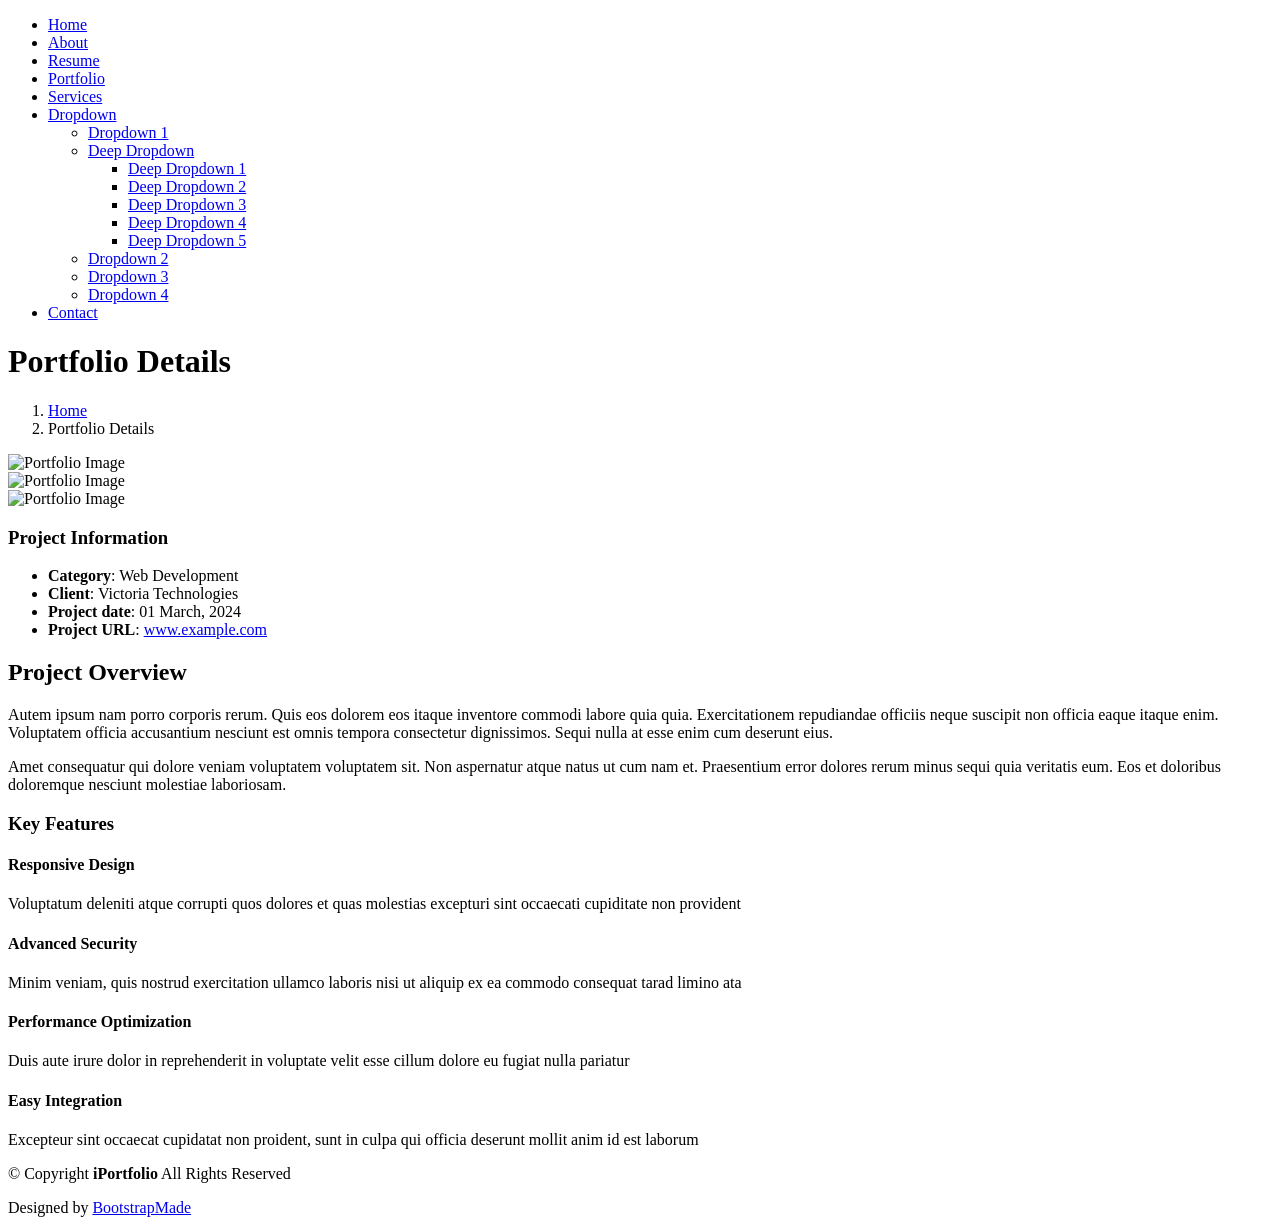
==== portfolio-details.html @ 6f433f29 "Add files via upload" ====
<!DOCTYPE html>
<html lang="en">

<head>
  <meta charset="utf-8">
  <meta content="width=device-width, initial-scale=1.0" name="viewport">
  <title>Portfolio Details - SnapFolio Bootstrap Template</title>
  <meta name="description" content="">
  <meta name="keywords" content="">

  <!-- Favicons -->
  <link href="assets/img/favicon.png" rel="icon">
  <link href="assets/img/apple-touch-icon.png" rel="apple-touch-icon">

  <!-- Fonts -->
  <link href="https://fonts.googleapis.com" rel="preconnect">
  <link href="https://fonts.gstatic.com" rel="preconnect" crossorigin>
  <link href="https://fonts.googleapis.com/css2?family=Roboto:ital,wght@0,100;0,300;0,400;0,500;0,700;0,900;1,100;1,300;1,400;1,500;1,700;1,900&family=Ubuntu:ital,wght@0,300;0,400;0,500;0,700;1,300;1,400;1,500;1,700&family=Nunito:ital,wght@0,200;0,300;0,400;0,500;0,600;0,700;0,800;0,900;1,200;1,300;1,400;1,500;1,600;1,700;1,800;1,900&display=swap" rel="stylesheet">

  <!-- Vendor CSS Files -->
  <link href="assets/vendor/bootstrap/css/bootstrap.min.css" rel="stylesheet">
  <link href="assets/vendor/bootstrap-icons/bootstrap-icons.css" rel="stylesheet">
  <link href="assets/vendor/aos/aos.css" rel="stylesheet">
  <link href="assets/vendor/glightbox/css/glightbox.min.css" rel="stylesheet">
  <link href="assets/vendor/swiper/swiper-bundle.min.css" rel="stylesheet">

  <!-- Main CSS File -->
  <link href="assets/css/main.css" rel="stylesheet">

  <!-- =======================================================
  * Template Name: SnapFolio
  * Template URL: https://bootstrapmade.com/snapfolio-bootstrap-portfolio-template/
  * Updated: Jul 21 2025 with Bootstrap v5.3.7
  * Author: BootstrapMade.com
  * License: https://bootstrapmade.com/license/
  ======================================================== -->
</head>

<body class="portfolio-details-page">

  <header id="header" class="header dark-background d-flex flex-column justify-content-center">
    <i class="header-toggle d-xl-none bi bi-list"></i>

    <div class="header-container d-flex flex-column align-items-start">
      <nav id="navmenu" class="navmenu">
        <ul>
          <li><a href="#hero"><i class="bi bi-house navicon"></i>Home</a></li>
          <li><a href="#about"><i class="bi bi-person navicon"></i> About</a></li>
          <li><a href="#resume"><i class="bi bi-file-earmark-text navicon"></i> Resume</a></li>
          <li><a href="#portfolio"><i class="bi bi-images navicon"></i> Portfolio</a></li>
          <li><a href="#services"><i class="bi bi-hdd-stack navicon"></i> Services</a></li>
          <li class="dropdown"><a href="#"><i class="bi bi-menu-button navicon"></i> <span>Dropdown</span> <i class="bi bi-chevron-down toggle-dropdown"></i></a>
            <ul>
              <li><a href="#">Dropdown 1</a></li>
              <li class="dropdown"><a href="#"><span>Deep Dropdown</span> <i class="bi bi-chevron-down toggle-dropdown"></i></a>
                <ul>
                  <li><a href="#">Deep Dropdown 1</a></li>
                  <li><a href="#">Deep Dropdown 2</a></li>
                  <li><a href="#">Deep Dropdown 3</a></li>
                  <li><a href="#">Deep Dropdown 4</a></li>
                  <li><a href="#">Deep Dropdown 5</a></li>
                </ul>
              </li>
              <li><a href="#">Dropdown 2</a></li>
              <li><a href="#">Dropdown 3</a></li>
              <li><a href="#">Dropdown 4</a></li>
            </ul>
          </li>
          <li><a href="#contact"><i class="bi bi-envelope navicon"></i> Contact</a></li>
        </ul>
      </nav>

      <div class="social-links text-center">
        <a href="#" class="twitter"><i class="bi bi-twitter-x"></i></a>
        <a href="#" class="facebook"><i class="bi bi-facebook"></i></a>
        <a href="#" class="instagram"><i class="bi bi-instagram"></i></a>
        <a href="#" class="google-plus"><i class="bi bi-skype"></i></a>
        <a href="#" class="linkedin"><i class="bi bi-linkedin"></i></a>
      </div>

    </div>

  </header>

  <main class="main">

    <!-- Page Title -->
    <div class="page-title dark-background">
      <div class="container d-lg-flex justify-content-between align-items-center">
        <h1 class="mb-2 mb-lg-0">Portfolio Details</h1>
        <nav class="breadcrumbs">
          <ol>
            <li><a href="index.html">Home</a></li>
            <li class="current">Portfolio Details</li>
          </ol>
        </nav>
      </div>
    </div><!-- End Page Title -->

    <!-- Portfolio Details Section -->
    <section id="portfolio-details" class="portfolio-details section">

      <div class="container" data-aos="fade-up" data-aos-delay="100">

        <div class="row gy-4">

          <div class="col-lg-8">
            <div class="portfolio-details-slider swiper init-swiper">

              <script type="application/json" class="swiper-config">
                {
                  "loop": true,
                  "speed": 600,
                  "autoplay": {
                    "delay": 5000
                  },
                  "slidesPerView": "auto",
                  "pagination": {
                    "el": ".swiper-pagination",
                    "type": "bullets",
                    "clickable": true
                  }
                }
              </script>

              <div class="swiper-wrapper align-items-center">

                <div class="swiper-slide">
                  <img src="assets/img/portfolio/portfolio-1.webp" alt="Portfolio Image" class="img-fluid" loading="lazy">
                </div>

                <div class="swiper-slide">
                  <img src="assets/img/portfolio/portfolio-10.webp" alt="Portfolio Image" class="img-fluid" loading="lazy">
                </div>

                <div class="swiper-slide">
                  <img src="assets/img/portfolio/portfolio-7.webp" alt="Portfolio Image" class="img-fluid" loading="lazy">
                </div>

              </div>
              <div class="swiper-pagination"></div>
            </div>
          </div>

          <div class="col-lg-4">
            <div class="portfolio-info" data-aos="fade-left" data-aos-delay="200">
              <h3>Project Information</h3>
              <ul>
                <li><strong>Category</strong>: Web Development</li>
                <li><strong>Client</strong>: Victoria Technologies</li>
                <li><strong>Project date</strong>: 01 March, 2024</li>
                <li><strong>Project URL</strong>: <a href="#" target="_blank">www.example.com</a></li>
              </ul>
            </div>
          </div>

          <div class="col-lg-12">
            <div class="portfolio-description" data-aos="fade-up" data-aos-delay="300">
              <h2>Project Overview</h2>
              <p>
                Autem ipsum nam porro corporis rerum. Quis eos dolorem eos itaque inventore commodi labore quia quia. Exercitationem repudiandae officiis neque suscipit non officia eaque itaque enim. Voluptatem officia accusantium nesciunt est omnis tempora consectetur dignissimos. Sequi nulla at esse enim cum deserunt eius.
              </p>
              <p>
                Amet consequatur qui dolore veniam voluptatem voluptatem sit. Non aspernatur atque natus ut cum nam et. Praesentium error dolores rerum minus sequi quia veritatis eum. Eos et doloribus doloremque nesciunt molestiae laboriosam.
              </p>

              <div class="features mt-4">
                <h3>Key Features</h3>
                <div class="row gy-3">
                  <div class="col-md-6">
                    <div class="feature-item" data-aos="fade-up" data-aos-delay="400">
                      <i class="bi bi-check-circle-fill"></i>
                      <h4>Responsive Design</h4>
                      <p>Voluptatum deleniti atque corrupti quos dolores et quas molestias excepturi sint occaecati cupiditate non provident</p>
                    </div>
                  </div>

                  <div class="col-md-6">
                    <div class="feature-item" data-aos="fade-up" data-aos-delay="500">
                      <i class="bi bi-shield-check"></i>
                      <h4>Advanced Security</h4>
                      <p>Minim veniam, quis nostrud exercitation ullamco laboris nisi ut aliquip ex ea commodo consequat tarad limino ata</p>
                    </div>
                  </div>

                  <div class="col-md-6">
                    <div class="feature-item" data-aos="fade-up" data-aos-delay="600">
                      <i class="bi bi-graph-up"></i>
                      <h4>Performance Optimization</h4>
                      <p>Duis aute irure dolor in reprehenderit in voluptate velit esse cillum dolore eu fugiat nulla pariatur</p>
                    </div>
                  </div>

                  <div class="col-md-6">
                    <div class="feature-item" data-aos="fade-up" data-aos-delay="700">
                      <i class="bi bi-gear"></i>
                      <h4>Easy Integration</h4>
                      <p>Excepteur sint occaecat cupidatat non proident, sunt in culpa qui officia deserunt mollit anim id est laborum</p>
                    </div>
                  </div>
                </div>
              </div>
            </div>
          </div>

        </div>

      </div>

    </section><!-- /Portfolio Details Section -->

  </main>

  <footer id="footer" class="footer position-relative">

    <div class="container">
      <div class="copyright text-center ">
        <p>© <span>Copyright</span> <strong class="px-1 sitename">iPortfolio</strong> <span>All Rights Reserved</span></p>
      </div>
      <div class="credits">
        <!-- All the links in the footer should remain intact. -->
        <!-- You can delete the links only if you've purchased the pro version. -->
        <!-- Licensing information: https://bootstrapmade.com/license/ -->
        <!-- Purchase the pro version with working PHP/AJAX contact form: [buy-url] -->
        Designed by <a href="https://bootstrapmade.com/">BootstrapMade</a>
      </div>
    </div>

  </footer>

  <!-- Scroll Top -->
  <a href="#" id="scroll-top" class="scroll-top d-flex align-items-center justify-content-center"><i class="bi bi-arrow-up-short"></i></a>

  <!-- Preloader -->
  <div id="preloader"></div>

  <!-- Vendor JS Files -->
  <script src="assets/vendor/bootstrap/js/bootstrap.bundle.min.js"></script>
  <script src="assets/vendor/php-email-form/validate.js"></script>
  <script src="assets/vendor/aos/aos.js"></script>
  <script src="assets/vendor/typed.js/typed.umd.js"></script>
  <script src="assets/vendor/purecounter/purecounter_vanilla.js"></script>
  <script src="assets/vendor/waypoints/noframework.waypoints.js"></script>
  <script src="assets/vendor/isotope-layout/isotope.pkgd.min.js"></script>
  <script src="assets/vendor/imagesloaded/imagesloaded.pkgd.min.js"></script>
  <script src="assets/vendor/glightbox/js/glightbox.min.js"></script>
  <script src="assets/vendor/swiper/swiper-bundle.min.js"></script>

  <!-- Main JS File -->
  <script src="assets/js/main.js"></script>

</body>

</html>
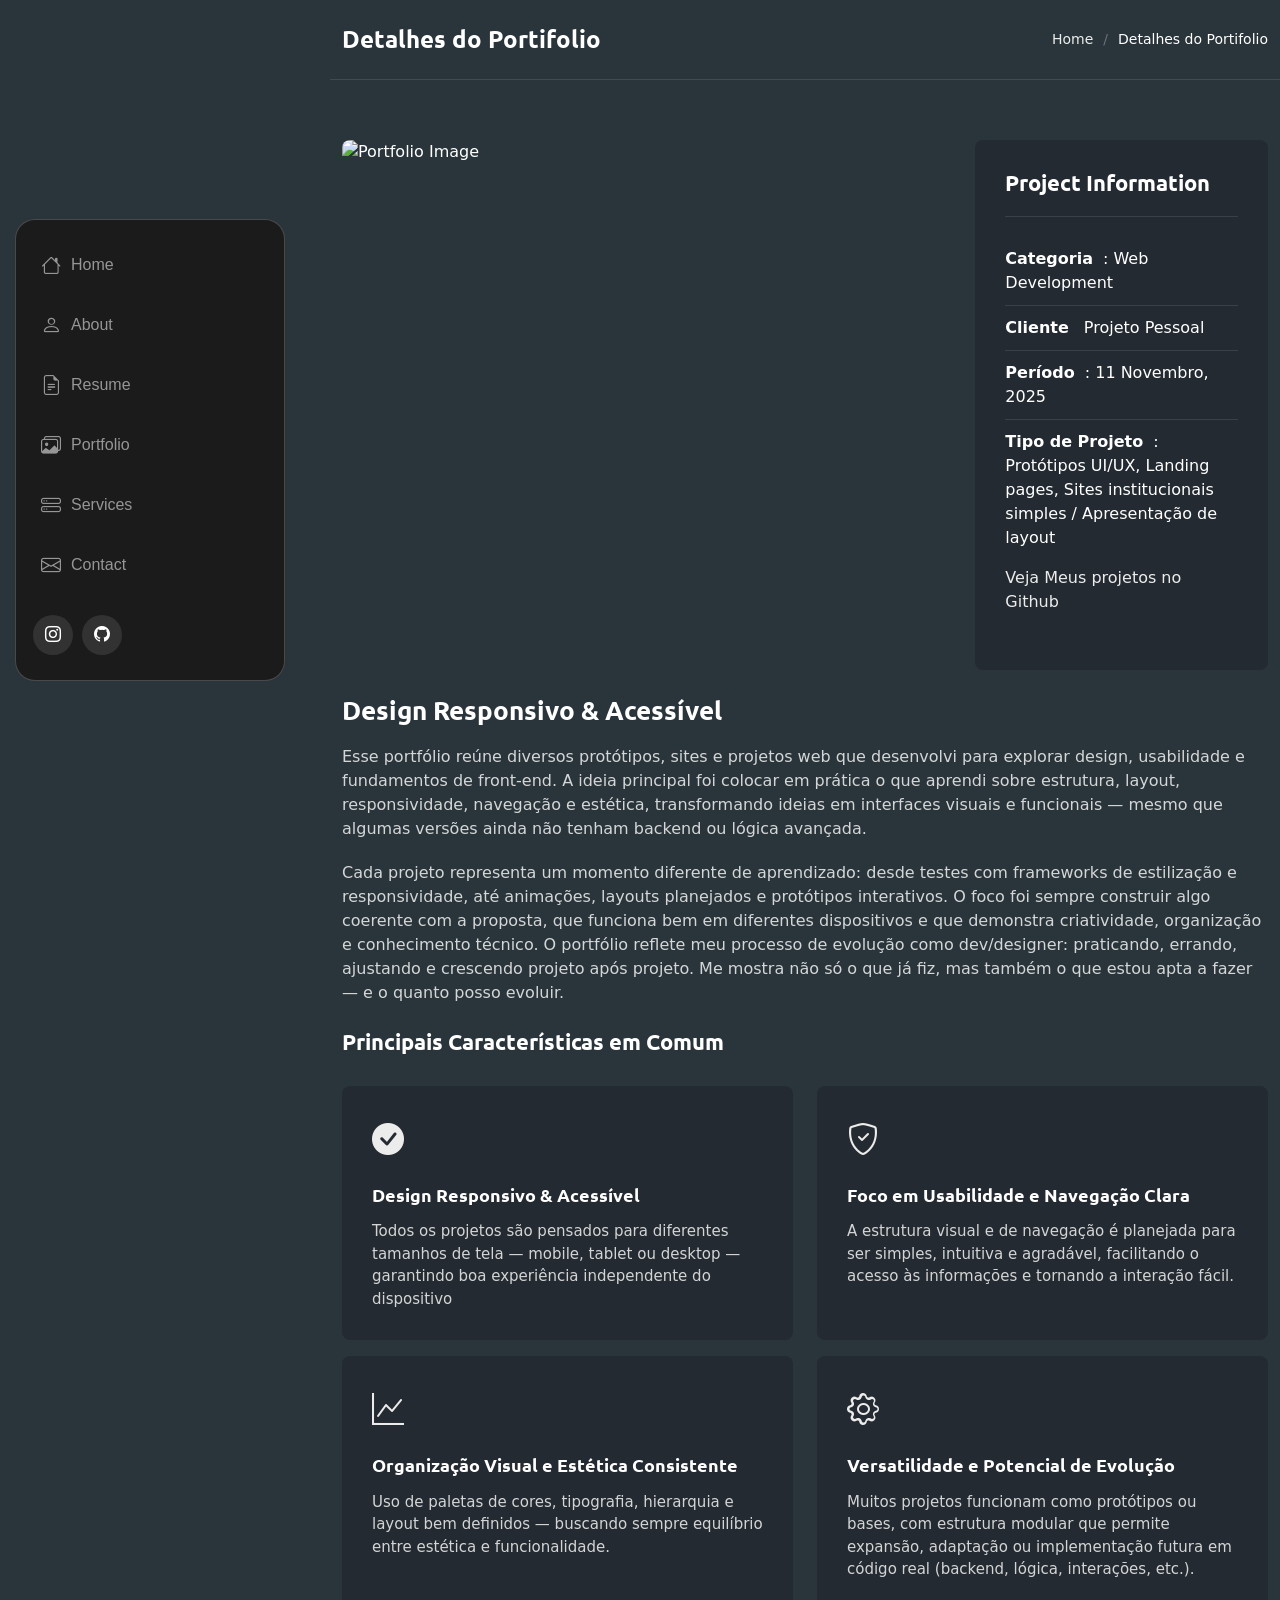
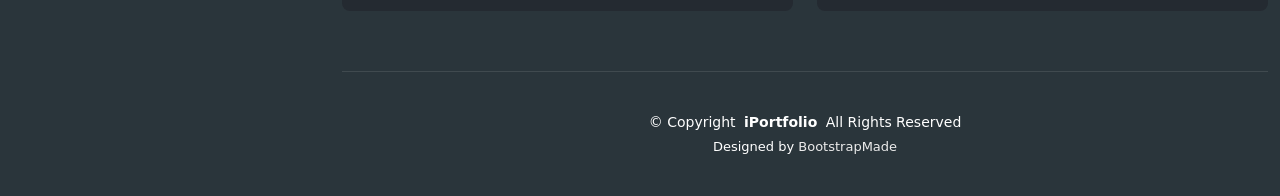
==== commit bb53933e: "Finalizei oq faltava no site Adicionando a descrição dos meus projetos" ====
--- a/portfolio-details.html
+++ b/portfolio-details.html
@@ -15,7 +15,9 @@
   <!-- Fonts -->
   <link href="https://fonts.googleapis.com" rel="preconnect">
   <link href="https://fonts.gstatic.com" rel="preconnect" crossorigin>
-  <link href="https://fonts.googleapis.com/css2?family=Roboto:ital,wght@0,100;0,300;0,400;0,500;0,700;0,900;1,100;1,300;1,400;1,500;1,700;1,900&family=Ubuntu:ital,wght@0,300;0,400;0,500;0,700;1,300;1,400;1,500;1,700&family=Nunito:ital,wght@0,200;0,300;0,400;0,500;0,600;0,700;0,800;0,900;1,200;1,300;1,400;1,500;1,600;1,700;1,800;1,900&display=swap" rel="stylesheet">
+  <link
+    href="https://fonts.googleapis.com/css2?family=Roboto:ital,wght@0,100;0,300;0,400;0,500;0,700;0,900;1,100;1,300;1,400;1,500;1,700;1,900&family=Ubuntu:ital,wght@0,300;0,400;0,500;0,700;1,300;1,400;1,500;1,700&family=Nunito:ital,wght@0,200;0,300;0,400;0,500;0,600;0,700;0,800;0,900;1,200;1,300;1,400;1,500;1,600;1,700;1,800;1,900&display=swap"
+    rel="stylesheet">
 
   <!-- Vendor CSS Files -->
   <link href="assets/vendor/bootstrap/css/bootstrap.min.css" rel="stylesheet">
@@ -49,33 +51,14 @@
           <li><a href="#resume"><i class="bi bi-file-earmark-text navicon"></i> Resume</a></li>
           <li><a href="#portfolio"><i class="bi bi-images navicon"></i> Portfolio</a></li>
           <li><a href="#services"><i class="bi bi-hdd-stack navicon"></i> Services</a></li>
-          <li class="dropdown"><a href="#"><i class="bi bi-menu-button navicon"></i> <span>Dropdown</span> <i class="bi bi-chevron-down toggle-dropdown"></i></a>
-            <ul>
-              <li><a href="#">Dropdown 1</a></li>
-              <li class="dropdown"><a href="#"><span>Deep Dropdown</span> <i class="bi bi-chevron-down toggle-dropdown"></i></a>
-                <ul>
-                  <li><a href="#">Deep Dropdown 1</a></li>
-                  <li><a href="#">Deep Dropdown 2</a></li>
-                  <li><a href="#">Deep Dropdown 3</a></li>
-                  <li><a href="#">Deep Dropdown 4</a></li>
-                  <li><a href="#">Deep Dropdown 5</a></li>
-                </ul>
-              </li>
-              <li><a href="#">Dropdown 2</a></li>
-              <li><a href="#">Dropdown 3</a></li>
-              <li><a href="#">Dropdown 4</a></li>
-            </ul>
           </li>
           <li><a href="#contact"><i class="bi bi-envelope navicon"></i> Contact</a></li>
         </ul>
       </nav>
 
       <div class="social-links text-center">
-        <a href="#" class="twitter"><i class="bi bi-twitter-x"></i></a>
-        <a href="#" class="facebook"><i class="bi bi-facebook"></i></a>
-        <a href="#" class="instagram"><i class="bi bi-instagram"></i></a>
-        <a href="#" class="google-plus"><i class="bi bi-skype"></i></a>
-        <a href="#" class="linkedin"><i class="bi bi-linkedin"></i></a>
+        <a href="https://www.instagram.com/l4ur4_r3is/" class="instagram"><i class="bi bi-instagram"></i></a>
+        <a href="https://github.com/L4ur4r3eiz" class="github"><i class="bi bi-github"></i></a>
       </div>
 
     </div>
@@ -87,11 +70,11 @@
     <!-- Page Title -->
     <div class="page-title dark-background">
       <div class="container d-lg-flex justify-content-between align-items-center">
-        <h1 class="mb-2 mb-lg-0">Portfolio Details</h1>
+        <h1 class="mb-2 mb-lg-0">Detalhes do Portifolio</h1>
         <nav class="breadcrumbs">
           <ol>
             <li><a href="index.html">Home</a></li>
-            <li class="current">Portfolio Details</li>
+            <li class="current">Detalhes do Portifolio</li>
           </ol>
         </nav>
       </div>
@@ -126,15 +109,15 @@
               <div class="swiper-wrapper align-items-center">
 
                 <div class="swiper-slide">
-                  <img src="assets/img/portfolio/portfolio-1.webp" alt="Portfolio Image" class="img-fluid" loading="lazy">
+                  <img src="assets/img/portfolio/ui e ux1.jpg" alt="Portfolio Image" class="img-fluid" loading="lazy">
                 </div>
 
                 <div class="swiper-slide">
-                  <img src="assets/img/portfolio/portfolio-10.webp" alt="Portfolio Image" class="img-fluid" loading="lazy">
+                  <img src="assets/img/portfolio/spa.jpg" alt="Portfolio Image" class="img-fluid" loading="lazy">
                 </div>
 
                 <div class="swiper-slide">
-                  <img src="assets/img/portfolio/portfolio-7.webp" alt="Portfolio Image" class="img-fluid" loading="lazy">
+                  <img src="assets/img/portfolio/layout.jpg" alt="Portfolio Image" class="img-fluid" loading="lazy">
                 </div>
 
               </div>
@@ -146,56 +129,59 @@
             <div class="portfolio-info" data-aos="fade-left" data-aos-delay="200">
               <h3>Project Information</h3>
               <ul>
-                <li><strong>Category</strong>: Web Development</li>
-                <li><strong>Client</strong>: Victoria Technologies</li>
-                <li><strong>Project date</strong>: 01 March, 2024</li>
-                <li><strong>Project URL</strong>: <a href="#" target="_blank">www.example.com</a></li>
+                <li><strong>Categoria</strong>: Web Development</li>
+                <li><strong>Cliente</strong> Projeto Pessoal</li>
+                <li><strong>Período</strong>: 11 Novembro, 2025</li>
+                <li><strong>Tipo de Projeto</strong>: <p>Protótipos UI/UX, Landing pages, Sites institucionais simples / Apresentação de layout</p> <a href="https://github.com/L4ur4r3eiz"
+                    target="_blank">Veja Meus projetos no Github</a>
+                </li>
               </ul>
             </div>
           </div>
 
           <div class="col-lg-12">
             <div class="portfolio-description" data-aos="fade-up" data-aos-delay="300">
-              <h2>Project Overview</h2>
+              <h2>Design Responsivo & Acessível</h2>
               <p>
-                Autem ipsum nam porro corporis rerum. Quis eos dolorem eos itaque inventore commodi labore quia quia. Exercitationem repudiandae officiis neque suscipit non officia eaque itaque enim. Voluptatem officia accusantium nesciunt est omnis tempora consectetur dignissimos. Sequi nulla at esse enim cum deserunt eius.
+                Esse portfólio reúne diversos protótipos, sites e projetos web que desenvolvi para explorar design, usabilidade e fundamentos de front-end. A ideia principal foi colocar em prática o que aprendi sobre estrutura, layout, responsividade, navegação e estética, transformando ideias em interfaces visuais e funcionais — mesmo que algumas versões ainda não tenham backend ou lógica avançada.
               </p>
               <p>
-                Amet consequatur qui dolore veniam voluptatem voluptatem sit. Non aspernatur atque natus ut cum nam et. Praesentium error dolores rerum minus sequi quia veritatis eum. Eos et doloribus doloremque nesciunt molestiae laboriosam.
-              </p>
+                Cada projeto representa um momento diferente de aprendizado: desde testes com frameworks de estilização e responsividade, até animações, layouts planejados e protótipos interativos. O foco foi sempre construir algo coerente com a proposta, que funciona bem em diferentes dispositivos e que demonstra criatividade, organização e conhecimento técnico.
+
+O portfólio reflete meu processo de evolução como dev/designer: praticando, errando, ajustando e crescendo projeto após projeto. Me mostra não só o que já fiz, mas também o que estou apta a fazer — e o quanto posso evoluir. </p>
 
               <div class="features mt-4">
-                <h3>Key Features</h3>
+                <h3>Principais Características em Comum</h3>
                 <div class="row gy-3">
                   <div class="col-md-6">
                     <div class="feature-item" data-aos="fade-up" data-aos-delay="400">
                       <i class="bi bi-check-circle-fill"></i>
-                      <h4>Responsive Design</h4>
-                      <p>Voluptatum deleniti atque corrupti quos dolores et quas molestias excepturi sint occaecati cupiditate non provident</p>
+                      <h4>Design Responsivo & Acessível</h4>
+                      <p>Todos os projetos são pensados para diferentes tamanhos de tela — mobile, tablet ou desktop — garantindo boa experiência independente do dispositivo</p>
                     </div>
                   </div>
 
                   <div class="col-md-6">
                     <div class="feature-item" data-aos="fade-up" data-aos-delay="500">
                       <i class="bi bi-shield-check"></i>
-                      <h4>Advanced Security</h4>
-                      <p>Minim veniam, quis nostrud exercitation ullamco laboris nisi ut aliquip ex ea commodo consequat tarad limino ata</p>
+                      <h4>Foco em Usabilidade e Navegação Clara</h4>
+                      <p>A estrutura visual e de navegação é planejada para ser simples, intuitiva e agradável, facilitando o acesso às informações e tornando a interação fácil.</p>
                     </div>
                   </div>
 
                   <div class="col-md-6">
                     <div class="feature-item" data-aos="fade-up" data-aos-delay="600">
                       <i class="bi bi-graph-up"></i>
-                      <h4>Performance Optimization</h4>
-                      <p>Duis aute irure dolor in reprehenderit in voluptate velit esse cillum dolore eu fugiat nulla pariatur</p>
+                      <h4>Organização Visual e Estética Consistente</h4>
+                      <p>Uso de paletas de cores, tipografia, hierarquia e layout bem definidos — buscando sempre equilíbrio entre estética e funcionalidade.</p>
                     </div>
                   </div>
 
                   <div class="col-md-6">
                     <div class="feature-item" data-aos="fade-up" data-aos-delay="700">
                       <i class="bi bi-gear"></i>
-                      <h4>Easy Integration</h4>
-                      <p>Excepteur sint occaecat cupidatat non proident, sunt in culpa qui officia deserunt mollit anim id est laborum</p>
+                      <h4>Versatilidade e Potencial de Evolução</h4>
+                      <p>Muitos projetos funcionam como protótipos ou bases, com estrutura modular que permite expansão, adaptação ou implementação futura em código real (backend, lógica, interações, etc.).</p>
                     </div>
                   </div>
                 </div>
@@ -215,7 +201,8 @@
 
     <div class="container">
       <div class="copyright text-center ">
-        <p>© <span>Copyright</span> <strong class="px-1 sitename">iPortfolio</strong> <span>All Rights Reserved</span></p>
+        <p>© <span>Copyright</span> <strong class="px-1 sitename">iPortfolio</strong> <span>All Rights Reserved</span>
+        </p>
       </div>
       <div class="credits">
         <!-- All the links in the footer should remain intact. -->
@@ -229,7 +216,8 @@
   </footer>
 
   <!-- Scroll Top -->
-  <a href="#" id="scroll-top" class="scroll-top d-flex align-items-center justify-content-center"><i class="bi bi-arrow-up-short"></i></a>
+  <a href="#" id="scroll-top" class="scroll-top d-flex align-items-center justify-content-center"><i
+      class="bi bi-arrow-up-short"></i></a>
 
   <!-- Preloader -->
   <div id="preloader"></div>
@@ -251,4 +239,6 @@
 
 </body>
 
-</html>+</html>
+
+
--- a/assets/css/main.css
+++ b/assets/css/main.css
@@ -0,0 +1,2546 @@
+/**
+* Template Name: SnapFolio
+* Template URL: https://bootstrapmade.com/snapfolio-bootstrap-portfolio-template/
+* Updated: Jul 21 2025 with Bootstrap v5.3.7
+* Author: BootstrapMade.com
+* License: https://bootstrapmade.com/license/
+*/
+
+/*--------------------------------------------------------------
+# Font & Color Variables
+# Help: https://bootstrapmade.com/color-system/
+--------------------------------------------------------------*/
+/* Fonts */
+:root {
+  --default-font: "Roboto",  system-ui, -apple-system, "Segoe UI", Roboto, "Helvetica Neue", Arial, "Noto Sans", "Liberation Sans", sans-serif, "Apple Color Emoji", "Segoe UI Emoji", "Segoe UI Symbol", "Noto Color Emoji";
+  --heading-font: "Ubuntu",  sans-serif;
+  --nav-font: "Nunito",  sans-serif;
+}
+
+/* Global Colors - The following color variables are used throughout the website. Updating them here will change the color scheme of the entire website */
+:root { 
+  --background-color: #2a353b; /* Background color for the entire website, including individual sections */
+  --default-color: #ffffff; /* Default color used for the majority of the text content across the entire website */
+  --heading-color: #ffffff; /* Color for headings, subheadings and title throughout the website */
+  --accent-color: #ececec; /* Accent color that represents your brand on the website. It's used for buttons, links, and other elements that need to stand out */
+  --surface-color: #242a31; /* The surface color is used as a background of boxed elements within sections, such as cards, icon boxes, or other elements that require a visual separation from the global background. */
+  --contrast-color: #061531; /* Contrast color for text, ensuring readability against backgrounds of accent, heading, or default colors. */
+}
+
+/* Nav Menu Colors - The following color variables are used specifically for the navigation menu. They are separate from the global colors to allow for more customization options */
+:root {
+  --nav-color: rgba(236, 236, 236, 0.59);  /* The default color of the main navmenu links */
+  --nav-hover-color: #ffffff; /* Applied to main navmenu links when they are hovered over or active */
+  --nav-mobile-background-color: #393939; /* Used as the background color for mobile navigation menu */
+  --nav-dropdown-background-color: #393939; /* Used as the background color for dropdown items that appear when hovering over primary navigation items */
+  --nav-dropdown-color: #ffffff; /* Used for navigation links of the dropdown items in the navigation menu. */
+  --nav-dropdown-hover-color: #ececec; /* Similar to --nav-hover-color, this color is applied to dropdown navigation links when they are hovered over. */
+}
+
+/* Color Presets - These classes override global colors when applied to any section or element, providing reuse of the sam color scheme. */
+
+.light-background {
+  --background-color: #2c2c2c;
+  --surface-color: #323232;
+}
+
+.dark-background {
+  --background-color: #040b14;
+  --default-color: #ffffff;
+  --heading-color: #ffffff;
+  --surface-color: #151f2b;
+  --contrast-color: #ffffff;
+}
+
+/* Smooth scroll */
+:root {
+  scroll-behavior: smooth;
+}
+
+/*--------------------------------------------------------------
+# General Styling & Shared Classes
+--------------------------------------------------------------*/
+body {
+  color: var(--default-color);
+  background-color: var(--background-color);
+  font-family: var(--default-font);
+}
+
+a {
+  color: var(--accent-color);
+  text-decoration: none;
+  transition: 0.3s;
+}
+
+a:hover {
+  color: color-mix(in srgb, var(--accent-color), transparent 25%);
+  text-decoration: none;
+}
+
+h1,
+h2,
+h3,
+h4,
+h5,
+h6 {
+  color: var(--heading-color);
+  font-family: var(--heading-font);
+}
+
+/* PHP Email Form Messages
+------------------------------*/
+.php-email-form .error-message {
+  display: none;
+  background: #df1529;
+  color: #ffffff;
+  text-align: left;
+  padding: 15px;
+  margin-bottom: 24px;
+  font-weight: 600;
+}
+
+.php-email-form .sent-message {
+  display: none;
+  color: #ffffff;
+  background: #059652;
+  text-align: center;
+  padding: 15px;
+  margin-bottom: 24px;
+  font-weight: 600;
+}
+
+.php-email-form .loading {
+  display: none;
+  background: var(--surface-color);
+  text-align: center;
+  padding: 15px;
+  margin-bottom: 24px;
+}
+
+.php-email-form .loading:before {
+  content: "";
+  display: inline-block;
+  border-radius: 50%;
+  width: 24px;
+  height: 24px;
+  margin: 0 10px -6px 0;
+  border: 3px solid var(--accent-color);
+  border-top-color: var(--surface-color);
+  animation: php-email-form-loading 1s linear infinite;
+}
+
+@keyframes php-email-form-loading {
+  0% {
+    transform: rotate(0deg);
+  }
+
+  100% {
+    transform: rotate(360deg);
+  }
+}
+
+/*--------------------------------------------------------------
+# Global Header
+--------------------------------------------------------------*/
+.header {
+  --background-color: #1b1b1b;
+  --contrast-color: #444444;
+  color: var(--default-color);
+  position: fixed;
+  top: 0;
+  left: 0;
+  bottom: 0;
+  padding: 0 15px;
+  width: 300px;
+  transition: all ease-in-out 0.3s;
+  overflow-y: auto;
+  z-index: 997;
+}
+
+.header .header-container {
+  border-radius: 20px;
+  padding: 15px;
+  background-color: var(--background-color);
+  border: 1px solid color-mix(in srgb, var(--default-color), transparent 80%);
+}
+
+.header .social-links {
+  margin: 0 0 10px 0;
+}
+
+.header .social-links a {
+  font-size: 16px;
+  display: inline-flex;
+  align-items: center;
+  justify-content: center;
+  background: color-mix(in srgb, var(--default-color), transparent 90%);
+  color: var(--default-color);
+  margin: 0 2px;
+  border-radius: 50%;
+  text-align: center;
+  width: 40px;
+  height: 40px;
+  transition: 0.3s;
+}
+
+.header .social-links a:hover {
+  color: var(--contrast-color);
+  background: var(--accent-color);
+}
+
+@media (min-width: 1200px) {
+
+  .header~main,
+  .header~#footer {
+    margin-left: 330px;
+  }
+}
+
+@media (max-width: 1199px) {
+  .header {
+    left: -100%;
+  }
+}
+
+.header.header-show {
+  left: 0;
+}
+
+.header .header-toggle {
+  color: var(--contrast-color);
+  background-color: var(--accent-color);
+  font-size: 22px;
+  display: flex;
+  align-items: center;
+  justify-content: center;
+  width: 40px;
+  height: 40px;
+  border-radius: 50%;
+  cursor: pointer;
+  position: fixed;
+  top: 15px;
+  right: 15px;
+  z-index: 9999;
+  transition: background-color 0.3s;
+}
+
+.header .header-toggle:hover {
+  color: var(--contrast-color);
+  background-color: color-mix(in srgb, var(--accent-color) 90%, white 15%);
+}
+
+/*--------------------------------------------------------------
+# Navigation Menu
+--------------------------------------------------------------*/
+.mobile-nav-toggle {
+  display: none;
+}
+
+.navmenu {
+  padding: 0;
+  z-index: 9997;
+  width: 100%;
+}
+
+.navmenu ul {
+  list-style: none;
+  padding: 0 0 20px 0;
+  margin: 0;
+}
+
+.navmenu a,
+.navmenu a:focus {
+  color: var(--nav-color);
+  padding: 15px 10px;
+  font-family: var(--nav-font);
+  font-size: 16px;
+  font-weight: 400;
+  display: flex;
+  align-items: center;
+  white-space: nowrap;
+  transition: 0.3s;
+  width: 100%;
+}
+
+.navmenu a .navicon,
+.navmenu a:focus .navicon {
+  font-size: 20px;
+  margin-right: 10px;
+}
+
+.navmenu a .toggle-dropdown,
+.navmenu a:focus .toggle-dropdown {
+  font-size: 12px;
+  line-height: 0;
+  margin-left: auto;
+  width: 30px;
+  height: 30px;
+  display: flex;
+  align-items: center;
+  justify-content: center;
+  border-radius: 50%;
+  transition: 0.3s;
+  flex-shrink: 0;
+  background-color: color-mix(in srgb, var(--accent-color), transparent 90%);
+}
+
+.navmenu a .toggle-dropdown:hover,
+.navmenu a:focus .toggle-dropdown:hover {
+  background-color: var(--accent-color);
+  color: var(--contrast-color);
+}
+
+.navmenu a:hover,
+.navmenu .active,
+.navmenu .active:focus {
+  color: var(--nav-hover-color);
+}
+
+.navmenu a:hover .navicon,
+.navmenu .active .navicon,
+.navmenu .active:focus .navicon {
+  color: var(--accent-color);
+}
+
+.navmenu .active .toggle-dropdown,
+.navmenu .active:focus .toggle-dropdown {
+  background-color: var(--accent-color);
+  color: var(--contrast-color);
+  transform: rotate(180deg);
+}
+
+.navmenu .dropdown {
+  display: block;
+}
+
+.navmenu .dropdown a,
+.navmenu .dropdown a:focus {
+  color: --nav-dropdown-color;
+}
+
+.navmenu .dropdown a:hover,
+.navmenu .dropdown .active,
+.navmenu .dropdown .active:focus {
+  color: var(--nav-dropdown-hover-color);
+}
+
+.navmenu .dropdown ul {
+  position: static;
+  display: none;
+  z-index: 99;
+  padding: 5px 10px;
+  margin: 5px 10px;
+  background-color: var(--nav-dropdown-background-color);
+  border: 1px solid color-mix(in srgb, var(--default-color), transparent 90%);
+  box-shadow: none;
+  transition: all 0.5s ease-in-out;
+}
+
+.navmenu .dropdown ul ul {
+  background-color: rgba(33, 37, 41, 0.1);
+}
+
+.navmenu .dropdown>.dropdown-active {
+  display: block;
+  background-color: rgba(33, 37, 41, 0.03);
+}
+
+/*--------------------------------------------------------------
+# Global Footer
+--------------------------------------------------------------*/
+.footer {
+  color: var(--default-color);
+  background-color: var(--background-color);
+  font-size: 14px;
+  padding: 0 0 40px 0;
+  position: relative;
+}
+
+.footer .copyright {
+  padding-top: 40px;
+  border-top: 1px solid color-mix(in srgb, var(--default-color), transparent 90%);
+}
+
+.footer .copyright p {
+  margin-bottom: 0;
+}
+
+.footer .credits {
+  margin-top: 4px;
+  font-size: 13px;
+  text-align: center;
+}
+
+/*--------------------------------------------------------------
+# Preloader
+--------------------------------------------------------------*/
+#preloader {
+  position: fixed;
+  inset: 0;
+  z-index: 999999;
+  overflow: hidden;
+  background: var(--background-color);
+  transition: all 0.6s ease-out;
+}
+
+#preloader:before {
+  content: "";
+  position: fixed;
+  top: calc(50% - 30px);
+  left: calc(50% - 30px);
+  border: 6px solid #ffffff;
+  border-color: var(--accent-color) transparent var(--accent-color) transparent;
+  border-radius: 50%;
+  width: 60px;
+  height: 60px;
+  animation: animate-preloader 1.5s linear infinite;
+}
+
+@keyframes animate-preloader {
+  0% {
+    transform: rotate(0deg);
+  }
+
+  100% {
+    transform: rotate(360deg);
+  }
+}
+
+/*--------------------------------------------------------------
+# Scroll Top Button
+--------------------------------------------------------------*/
+.scroll-top {
+  position: fixed;
+  visibility: hidden;
+  opacity: 0;
+  right: 15px;
+  bottom: -15px;
+  z-index: 99999;
+  background-color: var(--accent-color);
+  width: 44px;
+  height: 44px;
+  border-radius: 50px;
+  transition: all 0.4s;
+}
+
+.scroll-top i {
+  font-size: 24px;
+  color: var(--contrast-color);
+  line-height: 0;
+}
+
+.scroll-top:hover {
+  background-color: color-mix(in srgb, var(--accent-color), transparent 20%);
+  color: var(--contrast-color);
+}
+
+.scroll-top.active {
+  visibility: visible;
+  opacity: 1;
+  bottom: 15px;
+}
+
+/*--------------------------------------------------------------
+# Disable aos animation delay on mobile devices
+--------------------------------------------------------------*/
+@media screen and (max-width: 768px) {
+  [data-aos-delay] {
+    transition-delay: 0 !important;
+  }
+}
+
+/*--------------------------------------------------------------
+# Global Page Titles & Breadcrumbs
+--------------------------------------------------------------*/
+.page-title {
+  color: var(--default-color);
+  padding: 25px 0 0 0;
+  position: relative;
+}
+
+.page-title .container {
+  border-bottom: 1px solid color-mix(in srgb, var(--default-color), transparent 90%);
+  padding-bottom: 25px;
+}
+
+.page-title h1 {
+  font-size: 24px;
+  font-weight: 700;
+}
+
+.page-title .breadcrumbs ol {
+  display: flex;
+  flex-wrap: wrap;
+  list-style: none;
+  padding: 0;
+  margin: 0;
+  font-size: 14px;
+  font-weight: 400;
+}
+
+.page-title .breadcrumbs ol li+li {
+  padding-left: 10px;
+}
+
+.page-title .breadcrumbs ol li+li::before {
+  content: "/";
+  display: inline-block;
+  padding-right: 10px;
+  color: color-mix(in srgb, var(--default-color), transparent 70%);
+}
+
+/*--------------------------------------------------------------
+# Global Sections
+--------------------------------------------------------------*/
+section,
+.section {
+  color: var(--default-color);
+  background-color: var(--background-color);
+  padding: 60px 0;
+  overflow: clip;
+}
+
+/*--------------------------------------------------------------
+# Global Section Titles
+--------------------------------------------------------------*/
+.section-title {
+  text-align: center;
+  padding-bottom: 60px;
+  position: relative;
+}
+
+.section-title h2 {
+  font-size: 32px;
+  font-weight: 700;
+  position: relative;
+}
+
+.section-title h2:before,
+.section-title h2:after {
+  content: "";
+  width: 50px;
+  height: 2px;
+  background: var(--accent-color);
+  display: inline-block;
+}
+
+.section-title h2:before {
+  margin: 0 15px 10px 0;
+}
+
+.section-title h2:after {
+  margin: 0 0 10px 15px;
+}
+
+.section-title p {
+  margin-bottom: 0;
+}
+
+/*--------------------------------------------------------------
+# Hero Section
+--------------------------------------------------------------*/
+.hero {
+  min-height: 100vh;
+  position: relative;
+  overflow: hidden;
+  display: flex;
+  align-items: center;
+}
+
+.hero .background-elements {
+  position: absolute;
+  top: 0;
+  left: 0;
+  width: 100%;
+  height: 100%;
+  z-index: 1;
+  overflow: hidden;
+}
+
+.hero .background-elements .bg-circle {
+  position: absolute;
+  border-radius: 50%;
+  background: linear-gradient(45deg, color-mix(in srgb, var(--accent-color), transparent 90%), color-mix(in srgb, var(--accent-color), transparent 95%));
+  animation: float 6s ease-in-out infinite;
+}
+
+.hero .background-elements .bg-circle.circle-1 {
+  width: 300px;
+  height: 300px;
+  top: 10%;
+  right: 10%;
+  animation-delay: 0s;
+}
+
+.hero .background-elements .bg-circle.circle-2 {
+  width: 200px;
+  height: 200px;
+  bottom: 20%;
+  left: 5%;
+  animation-delay: 2s;
+}
+
+.hero .hero-content {
+  position: relative;
+  width: 100%;
+  z-index: 2;
+}
+
+.hero .container {
+  position: relative;
+  z-index: 3;
+}
+
+.hero .hero-text h1 {
+  font-size: 72px;
+  font-weight: 800;
+  line-height: 1.1;
+  margin-bottom: 15px;
+  color: var(--heading-color);
+}
+
+.hero .hero-text h1 .accent-text {
+  color: var(--accent-color);
+  position: relative;
+}
+
+.hero .hero-text h1 .accent-text::after {
+  content: "";
+  position: absolute;
+  bottom: -5px;
+  left: 0;
+  width: 100%;
+  height: 3px;
+  background: linear-gradient(90deg, var(--accent-color), color-mix(in srgb, var(--accent-color), transparent 50%));
+}
+
+.hero .hero-text h2 {
+  font-size: 32px;
+  font-weight: 600;
+  color: var(--heading-color);
+  margin-bottom: 10px;
+}
+
+.hero .hero-text .lead {
+  font-size: 24px;
+  margin-bottom: 20px;
+  color: var(--default-color);
+}
+
+.hero .hero-text .lead span {
+  color: var(--accent-color);
+  font-weight: 600;
+  border-bottom: 2px solid var(--accent-color);
+  padding-bottom: 2px;
+}
+
+.hero .hero-text .description {
+  font-size: 18px;
+  line-height: 1.6;
+  color: color-mix(in srgb, var(--default-color), transparent 20%);
+  margin-bottom: 40px;
+  max-width: 500px;
+}
+
+.hero .hero-actions {
+  display: flex;
+  gap: 20px;
+  margin-bottom: 40px;
+  flex-wrap: wrap;
+}
+
+.hero .hero-actions .btn {
+  padding: 14px 30px;
+  font-size: 16px;
+  font-weight: 600;
+  border-radius: 50px;
+  text-decoration: none;
+  transition: all 0.3s ease;
+  border: 2px solid;
+}
+
+.hero .hero-actions .btn.btn-primary {
+  background-color: var(--accent-color);
+  color: var(--contrast-color);
+  border-color: var(--accent-color);
+}
+
+.hero .hero-actions .btn.btn-primary:hover {
+  background-color: color-mix(in srgb, var(--accent-color), black 10%);
+  transform: translateY(-2px);
+  box-shadow: 0 8px 25px color-mix(in srgb, var(--accent-color), transparent 70%);
+}
+
+.hero .hero-actions .btn.btn-outline {
+  background-color: transparent;
+  color: var(--accent-color);
+  border-color: var(--accent-color);
+}
+
+.hero .hero-actions .btn.btn-outline:hover {
+  background-color: var(--accent-color);
+  color: var(--contrast-color);
+  transform: translateY(-2px);
+}
+
+.hero .social-links {
+  display: flex;
+  gap: 20px;
+}
+
+.hero .social-links a {
+  width: 50px;
+  height: 50px;
+  display: flex;
+  align-items: center;
+  justify-content: center;
+  background-color: var(--surface-color);
+  color: color-mix(in srgb, var(--default-color), transparent 40%);
+  border-radius: 50%;
+  font-size: 20px;
+  transition: all 0.3s ease;
+}
+
+.hero .social-links a:hover {
+  color: var(--contrast-color);
+  background-color: var(--accent-color);
+  transform: translateY(-3px);
+  box-shadow: 0 8px 25px color-mix(in srgb, var(--accent-color), transparent 70%);
+}
+
+.hero .hero-visual {
+  display: flex;
+  justify-content: center;
+  align-items: center;
+  height: 100%;
+}
+
+.hero .hero-visual .profile-container {
+  position: relative;
+  width: 400px;
+  height: 400px;
+}
+
+.hero .hero-visual .profile-container .profile-background {
+  position: absolute;
+  top: 15px;
+  left: 15px;
+  width: 100%;
+  height: 100%;
+  background: color-mix(in srgb, var(--accent-color), transparent 90%);
+  border-radius: 30px;
+  z-index: 1;
+}
+
+.hero .hero-visual .profile-container .profile-image {
+  position: relative;
+  width: 100%;
+  height: 100%;
+  object-fit: cover;
+  border-radius: 30px;
+  z-index: 2;
+}
+
+@keyframes float {
+
+  0%,
+  100% {
+    transform: translateY(0px);
+  }
+
+  50% {
+    transform: translateY(-20px);
+  }
+}
+
+@keyframes floatIcon {
+
+  0%,
+  100% {
+    transform: translateY(0px) rotate(0deg);
+  }
+
+  50% {
+    transform: translateY(-10px) rotate(5deg);
+  }
+}
+
+@media (max-width: 992px) {
+  .hero .hero-text {
+    text-align: center;
+    margin-bottom: 50px;
+  }
+
+  .hero .hero-text h1 {
+    font-size: 56px;
+  }
+
+  .hero .hero-text h2 {
+    font-size: 28px;
+  }
+
+  .hero .hero-text .lead {
+    font-size: 20px;
+  }
+
+  .hero .hero-visual .profile-container {
+    width: 350px;
+    height: 350px;
+  }
+}
+
+@media (max-width: 768px) {
+  .hero .hero-text h1 {
+    font-size: 42px;
+  }
+
+  .hero .hero-text h2 {
+    font-size: 24px;
+  }
+
+  .hero .hero-text .lead {
+    font-size: 18px;
+  }
+
+  .hero .hero-text .description {
+    font-size: 16px;
+  }
+
+  .hero .hero-actions {
+    justify-content: center;
+  }
+
+  .hero .hero-actions .btn {
+    padding: 12px 25px;
+    font-size: 14px;
+  }
+
+  .hero .hero-visual .profile-container {
+    width: 300px;
+    height: 300px;
+  }
+
+  .hero .background-elements .bg-circle.circle-1 {
+    width: 200px;
+    height: 200px;
+  }
+
+  .hero .background-elements .bg-circle.circle-2 {
+    width: 150px;
+    height: 150px;
+  }
+
+  .hero .background-elements .bg-circle.circle-3 {
+    width: 100px;
+    height: 100px;
+  }
+}
+
+/*--------------------------------------------------------------
+# About Section
+--------------------------------------------------------------*/
+.about .profile-card {
+  background: linear-gradient(135deg, var(--surface-color) 0%, color-mix(in srgb, var(--surface-color), var(--accent-color) 5%) 100%);
+  border-radius: 2rem;
+  padding: 2.5rem;
+  text-align: center;
+  box-shadow: 0 20px 40px rgba(0, 0, 0, 0.08);
+  border: 1px solid color-mix(in srgb, var(--accent-color), transparent 90%);
+  position: relative;
+  overflow: hidden;
+}
+
+.about .profile-card::before {
+  content: "";
+  position: absolute;
+  top: 0;
+  left: 0;
+  right: 0;
+  height: 4px;
+  background: linear-gradient(90deg, var(--accent-color), color-mix(in srgb, var(--accent-color), var(--heading-color) 30%));
+}
+
+@media (max-width: 991px) {
+  .about .profile-card {
+    margin-bottom: 3rem;
+  }
+}
+
+.about .profile-header {
+  position: relative;
+  margin-bottom: 2rem;
+}
+
+.about .profile-header .profile-image {
+  width: 160px;
+  height: 160px;
+  margin: 0 auto 1.5rem;
+  border-radius: 50%;
+  overflow: hidden;
+  border: 4px solid var(--accent-color);
+  box-shadow: 0 10px 30px rgba(0, 0, 0, 0.15);
+}
+
+.about .profile-header .profile-image img {
+  width: 100%;
+  height: 100%;
+  object-fit: cover;
+}
+
+.about .profile-header .profile-badge {
+  position: absolute;
+  bottom: 20px;
+  right: calc(50% - 65px);
+  width: 32px;
+  height: 32px;
+  background-color: var(--accent-color);
+  border-radius: 50%;
+  display: flex;
+  align-items: center;
+  justify-content: center;
+  border: 3px solid var(--surface-color);
+}
+
+.about .profile-header .profile-badge i {
+  color: var(--contrast-color);
+  font-size: 14px;
+}
+
+.about .profile-content h3 {
+  font-size: 1.5rem;
+  font-weight: 700;
+  margin-bottom: 0.5rem;
+  color: var(--heading-color);
+}
+
+.about .profile-content .profession {
+  color: var(--accent-color);
+  font-weight: 500;
+  margin-bottom: 2rem;
+}
+
+.about .contact-links {
+  display: flex;
+  flex-direction: column;
+  gap: 1rem;
+}
+
+.about .contact-links .contact-item {
+  display: flex;
+  align-items: center;
+  gap: 0.75rem;
+  padding: 0.75rem 1rem;
+  background-color: color-mix(in srgb, var(--surface-color), var(--background-color) 50%);
+  border-radius: 0.75rem;
+  text-decoration: none;
+  color: var(--default-color);
+  transition: all 0.3s;
+  border: 1px solid color-mix(in srgb, var(--default-color), transparent 90%);
+}
+
+.about .contact-links .contact-item:hover {
+  background-color: var(--accent-color);
+  color: var(--contrast-color);
+  transform: translateY(-2px);
+  box-shadow: 0 5px 20px color-mix(in srgb, var(--accent-color), transparent 70%);
+}
+
+.about .contact-links .contact-item i {
+  font-size: 1rem;
+  width: 18px;
+}
+
+.about .about-content {
+  padding-left: 3rem;
+}
+
+@media (max-width: 991px) {
+  .about .about-content {
+    padding-left: 0;
+  }
+}
+
+.about .about-content .section-header {
+  margin-bottom: 2rem;
+}
+
+.about .about-content .section-header .badge-text {
+  display: inline-block;
+  background: linear-gradient(135deg, var(--accent-color), color-mix(in srgb, var(--accent-color), var(--heading-color) 20%));
+  color: var(--contrast-color);
+  padding: 0.5rem 1.5rem;
+  border-radius: 2rem;
+  font-size: 0.875rem;
+  font-weight: 600;
+  letter-spacing: 0.5px;
+  margin-bottom: 1.5rem;
+}
+
+.about .about-content .section-header h2 {
+  font-size: 2.25rem;
+  font-weight: 700;
+  line-height: 1.3;
+  margin: 0;
+}
+
+@media (max-width: 768px) {
+  .about .about-content .section-header h2 {
+    font-size: 1.875rem;
+  }
+}
+
+.about .about-content .description {
+  margin-bottom: 2.5rem;
+}
+
+.about .about-content .description p {
+  font-size: 1.1rem;
+  line-height: 1.7;
+  color: color-mix(in srgb, var(--default-color), transparent 20%);
+  margin-bottom: 1.5rem;
+}
+
+.about .about-content .description p:last-child {
+  margin-bottom: 0;
+}
+
+.about .stats-grid {
+  display: grid;
+  grid-template-columns: repeat(3, 1fr);
+  gap: 2rem;
+  margin-bottom: 2.5rem;
+  padding: 2rem;
+  background-color: var(--surface-color);
+  border-radius: 1.5rem;
+  box-shadow: 0 10px 30px rgba(0, 0, 0, 0.05);
+}
+
+@media (max-width: 768px) {
+  .about .stats-grid {
+    grid-template-columns: 1fr;
+    gap: 1.5rem;
+    text-align: center;
+  }
+}
+
+.about .stats-grid .stat-item {
+  text-align: center;
+}
+
+.about .stats-grid .stat-item .stat-number {
+  font-size: 2rem;
+  font-weight: 700;
+  color: var(--accent-color);
+  display: block;
+  margin-bottom: 0.5rem;
+}
+
+.about .stats-grid .stat-item .stat-label {
+  font-size: 0.875rem;
+  color: color-mix(in srgb, var(--default-color), transparent 40%);
+  font-weight: 500;
+}
+
+.about .details-grid {
+  margin-bottom: 2.5rem;
+}
+
+.about .details-grid .detail-row {
+  display: grid;
+  grid-template-columns: 1fr 1fr;
+  gap: 2rem;
+  margin-bottom: 1.5rem;
+}
+
+@media (max-width: 768px) {
+  .about .details-grid .detail-row {
+    grid-template-columns: 1fr;
+    gap: 1rem;
+  }
+}
+
+.about .details-grid .detail-row:last-child {
+  margin-bottom: 0;
+}
+
+.about .details-grid .detail-item .detail-label {
+  display: block;
+  font-size: 0.875rem;
+  color: color-mix(in srgb, var(--default-color), transparent 50%);
+  margin-bottom: 0.5rem;
+  font-weight: 500;
+}
+
+.about .details-grid .detail-item .detail-value {
+  display: block;
+  font-weight: 600;
+  color: var(--heading-color);
+  font-size: 1rem;
+}
+
+.about .cta-section {
+  display: flex;
+  gap: 1rem;
+  flex-wrap: wrap;
+}
+
+.about .cta-section .btn {
+  padding: 0.875rem 2rem;
+  border-radius: 0.75rem;
+  font-weight: 600;
+  text-decoration: none;
+  transition: all 0.3s;
+  display: inline-flex;
+  align-items: center;
+  gap: 0.5rem;
+  border: 2px solid transparent;
+}
+
+.about .cta-section .btn.btn-primary {
+  background-color: var(--accent-color);
+  color: var(--contrast-color);
+}
+
+.about .cta-section .btn.btn-primary:hover {
+  background-color: color-mix(in srgb, var(--accent-color), black 15%);
+  transform: translateY(-2px);
+  box-shadow: 0 10px 30px color-mix(in srgb, var(--accent-color), transparent 60%);
+}
+
+.about .cta-section .btn.btn-outline {
+  background-color: transparent;
+  color: var(--default-color);
+  border-color: color-mix(in srgb, var(--default-color), transparent 70%);
+}
+
+.about .cta-section .btn.btn-outline:hover {
+  border-color: var(--accent-color);
+  transform: translateY(-2px);
+}
+
+/*--------------------------------------------------------------
+# Stats Section
+--------------------------------------------------------------*/
+.stats .stats-wrapper {
+  display: grid;
+  grid-template-columns: repeat(4, 1fr);
+  gap: 20px;
+}
+
+@media (max-width: 992px) {
+  .stats .stats-wrapper {
+    grid-template-columns: repeat(2, 1fr);
+  }
+}
+
+@media (max-width: 576px) {
+  .stats .stats-wrapper {
+    grid-template-columns: 1fr;
+  }
+}
+
+.stats .stats-item {
+  background: linear-gradient(135deg, color-mix(in srgb, var(--surface-color), transparent 5%), var(--surface-color));
+  border-radius: 15px;
+  padding: 40px 20px;
+  text-align: center;
+  position: relative;
+  transition: transform 0.3s ease, box-shadow 0.3s ease;
+  box-shadow: 0 10px 30px rgba(0, 0, 0, 0.05);
+  overflow: hidden;
+}
+
+.stats .stats-item:hover {
+  transform: translateY(-10px);
+  box-shadow: 0 15px 35px rgba(0, 0, 0, 0.1);
+}
+
+.stats .stats-item:hover .icon-wrapper {
+  transform: scale(1.1);
+}
+
+.stats .stats-item:nth-child(1) .icon-wrapper {
+  background-color: color-mix(in srgb, var(--accent-color), transparent 85%);
+}
+
+.stats .stats-item:nth-child(1) .icon-wrapper i {
+  color: color-mix(in srgb, var(--accent-color), transparent 10%);
+}
+
+.stats .stats-item:nth-child(2) .icon-wrapper {
+  background-color: color-mix(in srgb, #ff7e00, transparent 85%);
+}
+
+.stats .stats-item:nth-child(2) .icon-wrapper i {
+  color: color-mix(in srgb, #ff7e00, transparent 10%);
+}
+
+.stats .stats-item:nth-child(3) .icon-wrapper {
+  background-color: color-mix(in srgb, #00c875, transparent 85%);
+}
+
+.stats .stats-item:nth-child(3) .icon-wrapper i {
+  color: color-mix(in srgb, #00c875, transparent 10%);
+}
+
+.stats .stats-item:nth-child(4) .icon-wrapper {
+  background-color: color-mix(in srgb, #e83e8c, transparent 85%);
+}
+
+.stats .stats-item:nth-child(4) .icon-wrapper i {
+  color: color-mix(in srgb, #e83e8c, transparent 10%);
+}
+
+.stats .stats-item .icon-wrapper {
+  width: 80px;
+  height: 80px;
+  border-radius: 50%;
+  display: flex;
+  align-items: center;
+  justify-content: center;
+  margin: 0 auto 20px;
+  transition: transform 0.3s ease;
+}
+
+.stats .stats-item .icon-wrapper i {
+  font-size: 36px;
+}
+
+.stats .stats-item span {
+  display: block;
+  font-size: 48px;
+  font-weight: 700;
+  color: var(--heading-color);
+  margin-bottom: 10px;
+  line-height: 1;
+  font-family: var(--heading-font);
+}
+
+.stats .stats-item p {
+  color: var(--default-color);
+  font-size: 18px;
+  margin: 0;
+  font-weight: 500;
+  font-family: var(--heading-font);
+  opacity: 0.8;
+}
+
+/*--------------------------------------------------------------
+# Skills Section
+--------------------------------------------------------------*/
+.skills .skills-category {
+  background-color: var(--surface-color);
+  padding: 30px;
+  border-radius: 8px;
+  box-shadow: 0 0 20px rgba(0, 0, 0, 0.05);
+  height: 100%;
+  transition: transform 0.3s;
+}
+
+.skills .skills-category:hover {
+  transform: translateY(-5px);
+}
+
+.skills .skills-category h3 {
+  font-size: 24px;
+  margin-bottom: 25px;
+  position: relative;
+  padding-bottom: 15px;
+}
+
+.skills .skills-category h3:after {
+  content: "";
+  position: absolute;
+  bottom: 0;
+  left: 0;
+  width: 50px;
+  height: 2px;
+  background-color: var(--accent-color);
+}
+
+.skills .skill-item {
+  margin-bottom: 25px;
+}
+
+.skills .skill-item:last-child {
+  margin-bottom: 0;
+}
+
+.skills .skill-item h4 {
+  font-size: 16px;
+  margin-bottom: 8px;
+}
+
+.skills .skill-item .skill-percentage {
+  font-size: 14px;
+  color: color-mix(in srgb, var(--heading-color), transparent 30%);
+}
+
+.skills .skill-item .progress {
+  height: 8px;
+  background-color: color-mix(in srgb, var(--accent-color), transparent 90%);
+  border-radius: 20px;
+  overflow: hidden;
+  position: relative;
+}
+
+.skills .skill-item .progress .progress-bar {
+  background-color: var(--accent-color);
+  transition: width 1.5s ease-in-out;
+  width: 0;
+  height: 100%;
+  border-radius: 20px;
+}
+
+.skills .skill-item .skill-tooltip {
+  font-size: 14px;
+  color: color-mix(in srgb, var(--default-color), transparent 30%);
+  margin-top: 8px;
+  opacity: 0;
+  transform: translateY(-5px);
+  transition: all 0.3s;
+}
+
+.skills .skill-item:hover .skill-tooltip {
+  opacity: 1;
+  transform: translateY(0);
+}
+
+.skills .skill-box {
+  background-color: var(--surface-color);
+  padding: 25px 20px;
+  border-radius: 8px;
+  text-align: center;
+  transition: all 0.3s;
+  height: 100%;
+  position: relative;
+  overflow: hidden;
+  box-shadow: 0 0 15px rgba(0, 0, 0, 0.05);
+}
+
+.skills .skill-box:hover {
+  transform: translateY(-5px);
+}
+
+.skills .skill-box:hover i {
+  color: var(--accent-color);
+  transform: scale(1.1);
+}
+
+.skills .skill-box:hover .skill-tooltip {
+  opacity: 1;
+  transform: translateY(0);
+}
+
+.skills .skill-box i {
+  font-size: 36px;
+  color: color-mix(in srgb, var(--accent-color), transparent 20%);
+  margin-bottom: 15px;
+  display: inline-block;
+  transition: all 0.3s;
+}
+
+.skills .skill-box h4 {
+  font-size: 18px;
+  margin-bottom: 10px;
+}
+
+.skills .skill-box .skill-tooltip {
+  font-size: 14px;
+  color: color-mix(in srgb, var(--default-color), transparent 30%);
+  opacity: 0;
+  transform: translateY(5px);
+  transition: all 0.3s;
+}
+
+@media (max-width: 991.98px) {
+  .skills .skills-category {
+    margin-bottom: 30px;
+  }
+
+  .skills .skills-category:last-child {
+    margin-bottom: 0;
+  }
+}
+
+@media (max-width: 767.98px) {
+  .skills .skill-box {
+    margin-bottom: 20px;
+  }
+
+  .skills .skill-box:last-child {
+    margin-bottom: 0;
+  }
+}
+
+/*--------------------------------------------------------------
+# Resume Section
+--------------------------------------------------------------*/
+.resume .resume-side {
+  background-color: var(--surface-color);
+  padding: 2rem;
+  border-radius: 10px;
+  box-shadow: 0 0 20px rgba(0, 0, 0, 0.1);
+  height: 100%;
+}
+
+.resume .resume-side .profile-img {
+  text-align: center;
+}
+
+.resume .resume-side .profile-img img {
+  width: 200px;
+  height: 200px;
+  object-fit: cover;
+  border: 5px solid color-mix(in srgb, var(--accent-color), transparent 85%);
+  border-radius: 50%;
+}
+
+.resume .resume-side h3 {
+  font-size: 1.5rem;
+  margin-bottom: 1rem;
+  color: var(--heading-color);
+  font-weight: 600;
+}
+
+.resume .resume-side .contact-info li {
+  margin-bottom: 1rem;
+  color: var(--default-color);
+}
+
+.resume .resume-side .contact-info li i {
+  width: 25px;
+  color: var(--accent-color);
+  margin-right: 0.5rem;
+}
+
+.resume .resume-side .skill-item {
+  margin-bottom: 1.5rem;
+}
+
+.resume .resume-side .skill-item span {
+  font-size: 0.9rem;
+  color: var(--default-color);
+}
+
+.resume .resume-side .skill-item .progress {
+  height: 8px;
+  background-color: color-mix(in srgb, var(--accent-color), transparent 90%);
+  border-radius: 4px;
+  margin-top: 0.5rem;
+}
+
+.resume .resume-side .skill-item .progress .progress-bar {
+  background-color: var(--accent-color);
+  width: 0;
+  transition: width 1s ease;
+}
+
+.resume .resume-section {
+  margin-bottom: 3rem;
+}
+
+.resume .resume-section h3 {
+  font-size: 1.75rem;
+  margin-bottom: 1.5rem;
+  color: var(--heading-color);
+  font-weight: 600;
+}
+
+.resume .resume-section h3 i {
+  color: var(--accent-color);
+}
+
+.resume .resume-section .resume-item {
+  padding-left: 1.5rem;
+  border-left: 2px solid color-mix(in srgb, var(--accent-color), transparent 80%);
+  margin-bottom: 2rem;
+  position: relative;
+}
+
+.resume .resume-section .resume-item:before {
+  content: "";
+  position: absolute;
+  width: 16px;
+  height: 16px;
+  border-radius: 50%;
+  left: -9px;
+  top: 0;
+  background: var(--accent-color);
+}
+
+.resume .resume-section .resume-item h4 {
+  font-size: 1.2rem;
+  margin-bottom: 0.5rem;
+  color: var(--heading-color);
+  font-weight: 600;
+}
+
+.resume .resume-section .resume-item h5 {
+  font-size: 1rem;
+  margin-bottom: 0.5rem;
+  color: var(--accent-color);
+}
+
+.resume .resume-section .resume-item .company {
+  font-size: 0.95rem;
+  margin-bottom: 1rem;
+  color: var(--heading-color);
+}
+
+.resume .resume-section .resume-item .company i {
+  margin-right: 0.5rem;
+}
+
+.resume .resume-section .resume-item ul {
+  padding-left: 1.2rem;
+}
+
+.resume .resume-section .resume-item ul li {
+  margin-bottom: 0.5rem;
+  color: var(--default-color);
+}
+
+.resume .resume-section .resume-item p {
+  color: var(--default-color);
+  margin-bottom: 0;
+}
+
+@media (max-width: 991.98px) {
+  .resume .resume-side {
+    margin-bottom: 2rem;
+  }
+}
+
+/*--------------------------------------------------------------
+# Portfolio Section
+--------------------------------------------------------------*/
+@media (max-width: 991px) {
+  .portfolio .filter-sidebar {
+    margin-bottom: 30px;
+  }
+}
+
+.portfolio .filters-wrapper {
+  background-color: color-mix(in srgb, var(--surface-color), var(--default-color) 3%);
+  padding: 30px;
+  border-radius: 10px;
+  box-shadow: 0 5px 25px rgba(0, 0, 0, 0.05);
+}
+
+@media (max-width: 991px) {
+  .portfolio .filters-wrapper {
+    padding: 20px;
+  }
+}
+
+.portfolio .portfolio-filters {
+  padding: 0;
+  margin: 0;
+  list-style: none;
+  display: flex;
+  flex-direction: column;
+  gap: 10px;
+}
+
+@media (max-width: 991px) {
+  .portfolio .portfolio-filters {
+    flex-direction: row;
+    flex-wrap: wrap;
+    justify-content: center;
+  }
+}
+
+.portfolio .portfolio-filters li {
+  cursor: pointer;
+  padding: 12px 20px;
+  font-size: 16px;
+  font-weight: 500;
+  line-height: 1;
+  color: var(--default-color);
+  transition: all 0.3s ease-in-out;
+  border-radius: 6px;
+  background: transparent;
+  position: relative;
+  border-left: 3px solid transparent;
+}
+
+@media (max-width: 991px) {
+  .portfolio .portfolio-filters li {
+    padding: 8px 16px;
+    border: 1px solid color-mix(in srgb, var(--accent-color), transparent 80%);
+    border-left-width: 3px;
+  }
+}
+
+.portfolio .portfolio-filters li:hover {
+  color: var(--accent-color);
+  background-color: color-mix(in srgb, var(--accent-color), transparent 90%);
+  border-left-color: color-mix(in srgb, var(--accent-color), transparent 50%);
+}
+
+.portfolio .portfolio-filters li.filter-active {
+  color: var(--accent-color);
+  background-color: color-mix(in srgb, var(--accent-color), transparent 90%);
+  border-left-color: var(--accent-color);
+  font-weight: 600;
+}
+
+.portfolio .portfolio-wrap {
+  transition: 0.4s;
+  position: relative;
+  overflow: hidden;
+  border-radius: 12px;
+  box-shadow: 0 5px 20px rgba(0, 0, 0, 0.08);
+  height: 100%;
+}
+
+.portfolio .portfolio-wrap img {
+  transition: transform 0.6s cubic-bezier(0.215, 0.61, 0.355, 1);
+  width: 100%;
+  height: 350px;
+  object-fit: cover;
+}
+
+.portfolio .portfolio-wrap .portfolio-info {
+  position: absolute;
+  bottom: 0;
+  left: 0;
+  right: 0;
+  padding: 25px;
+  background: linear-gradient(to top, rgba(0, 0, 0, 0.8) 0%, rgba(0, 0, 0, 0.4) 60%, rgba(0, 0, 0, 0) 100%);
+  z-index: 3;
+  transition: all 0.4s cubic-bezier(0.215, 0.61, 0.355, 1);
+  transform: translateY(20px);
+  opacity: 0;
+}
+
+.portfolio .portfolio-wrap .portfolio-info .content {
+  transition: all 0.4s cubic-bezier(0.215, 0.61, 0.355, 1);
+  transform: translateY(20px);
+}
+
+.portfolio .portfolio-wrap .portfolio-info .category {
+  display: inline-block;
+  color: var(--accent-color);
+  font-size: 14px;
+  font-weight: 500;
+  text-transform: uppercase;
+  letter-spacing: 1px;
+  margin-bottom: 8px;
+}
+
+.portfolio .portfolio-wrap .portfolio-info h4 {
+  font-size: 20px;
+  color: var(--contrast-color);
+  font-weight: 700;
+  margin-bottom: 15px;
+}
+
+.portfolio .portfolio-wrap .portfolio-info .portfolio-links {
+  display: flex;
+  gap: 12px;
+}
+
+.portfolio .portfolio-wrap .portfolio-info .portfolio-links a {
+  color: var(--contrast-color);
+  width: 40px;
+  height: 40px;
+  display: flex;
+  align-items: center;
+  justify-content: center;
+  background-color: color-mix(in srgb, var(--accent-color), transparent 30%);
+  border-radius: 50%;
+  font-size: 18px;
+  transition: 0.3s;
+}
+
+.portfolio .portfolio-wrap .portfolio-info .portfolio-links a:hover {
+  background-color: var(--accent-color);
+  transform: translateY(-3px);
+}
+
+.portfolio .portfolio-wrap:hover {
+  transform: translateY(-5px);
+}
+
+.portfolio .portfolio-wrap:hover img {
+  transform: scale(1.08);
+}
+
+.portfolio .portfolio-wrap:hover .portfolio-info {
+  transform: translateY(0);
+  opacity: 1;
+}
+
+.portfolio .portfolio-wrap:hover .portfolio-info .content {
+  transform: translateY(0);
+}
+
+/*--------------------------------------------------------------
+# Services Section
+--------------------------------------------------------------*/
+.services .service-header {
+  margin-bottom: 60px;
+}
+
+.services .service-header .service-intro .service-heading {
+  font-size: 48px;
+  margin-bottom: 0;
+  font-weight: 700;
+  line-height: 1.2;
+  color: var(--heading-color);
+}
+
+.services .service-header .service-intro .service-heading div {
+  display: block;
+  position: relative;
+}
+
+.services .service-header .service-intro .service-heading span {
+  display: block;
+  color: var(--accent-color);
+}
+
+@media (max-width: 992px) {
+  .services .service-header .service-intro .service-heading {
+    font-size: 36px;
+  }
+}
+
+@media (max-width: 768px) {
+  .services .service-header .service-intro .service-heading {
+    font-size: 30px;
+    margin-bottom: 20px;
+  }
+}
+
+.services .service-header .service-summary p {
+  margin-bottom: 25px;
+  color: var(--default-color);
+}
+
+.services .service-header .service-summary .service-btn {
+  display: inline-flex;
+  align-items: center;
+  padding: 12px 30px;
+  background-color: var(--accent-color);
+  color: var(--contrast-color);
+  border-radius: 4px;
+  font-weight: 500;
+  transition: all 0.3s ease;
+}
+
+.services .service-header .service-summary .service-btn i {
+  margin-left: 10px;
+  transition: transform 0.3s ease;
+}
+
+.services .service-header .service-summary .service-btn:hover {
+  background-color: color-mix(in srgb, var(--accent-color), transparent 15%);
+  color: var(--contrast-color);
+}
+
+.services .service-header .service-summary .service-btn:hover i {
+  transform: translateX(5px);
+}
+
+@media (max-width: 992px) {
+  .services .service-header .service-summary {
+    margin-top: 30px;
+  }
+}
+
+.services .service-card {
+  padding: 40px 40px 40px 40px;
+  margin-bottom: 30px;
+  border: 2px solid color-mix(in srgb, var(--accent-color), transparent 90%);
+  transition: all 0.3s ease;
+}
+
+.services .service-card .service-icon {
+  margin-bottom: 25px;
+  background-color: color-mix(in srgb, var(--accent-color), transparent 90%);
+  display: inline-flex;
+  align-items: center;
+  justify-content: center;
+  border-radius: 10px;
+  width: 64px;
+  height: 64px;
+}
+
+.services .service-card .service-icon i {
+  font-size: 32px;
+  color: var(--accent-color);
+  transition: all 0.3s ease;
+}
+
+.services .service-card h3 {
+  font-size: 28px;
+  margin-bottom: 15px;
+  font-weight: 700;
+}
+
+.services .service-card h3 a {
+  color: var(--heading-color);
+  transition: color 0.3s ease;
+}
+
+.services .service-card h3 a span {
+  display: block;
+}
+
+.services .service-card h3 a:hover {
+  color: var(--accent-color);
+}
+
+.services .service-card p {
+  color: var(--default-color);
+  transition: color 0.3s ease;
+  margin-bottom: 0;
+}
+
+.services .service-card .card-action {
+  position: absolute;
+  top: 0;
+  right: 0;
+  width: 80px;
+  height: 80px;
+  display: flex;
+  align-items: center;
+  justify-content: center;
+  background-color: var(--accent-color);
+  opacity: 0;
+  visibility: hidden;
+  transform: translateY(20px);
+  transition: all 0.3s ease;
+}
+
+.services .service-card .card-action i {
+  font-size: 24px;
+  color: var(--contrast-color);
+  transition: transform 0.3s ease;
+}
+
+.services .service-card .card-action:hover i {
+  transform: rotate(45deg);
+}
+
+.services .service-card::before {
+  content: "";
+  position: absolute;
+  top: 0;
+  left: 0;
+  right: 0;
+  bottom: 0;
+  background-color: var(--surface-color);
+  clip-path: polygon(70% 0, 100% 30%, 100% 100%, 0 100%, 0 0);
+  z-index: -1;
+  opacity: 0;
+  visibility: hidden;
+  transition: all 0.3s ease;
+}
+
+.services .service-card:hover {
+  border-color: transparent;
+}
+
+.services .service-card:hover::before {
+  opacity: 1;
+  visibility: visible;
+  background-color: color-mix(in srgb, var(--accent-color), transparent 90%);
+}
+
+.services .service-card:hover h3 a {
+  color: var(--accent-color);
+}
+
+.services .service-card:hover h3 a:hover {
+  color: var(--accent-color);
+}
+
+.services .service-card:hover p {
+  color: color-mix(in srgb, var(--default-color), transparent 20%);
+}
+
+.services .service-card:hover .card-action {
+  opacity: 1;
+  visibility: visible;
+  transform: translateY(0);
+}
+
+.services .service-card:hover .service-icon i {
+  transform: scale(1.1);
+}
+
+@media (max-width: 768px) {
+  .services .service-card {
+    padding: 150px 25px 25px;
+  }
+
+  .services .service-card h3 {
+    font-size: 24px;
+  }
+
+  .services .service-card .service-icon {
+    position: absolute;
+    top: 40px;
+    left: 25px;
+  }
+}
+
+@media (max-width: 768px) {
+  .services {
+    padding: 70px 0 50px;
+  }
+}
+
+/*--------------------------------------------------------------
+# Testimonials Section
+--------------------------------------------------------------*/
+.testimonials .testimonial-masonry {
+  display: grid;
+  grid-template-columns: repeat(3, 1fr);
+  gap: 2rem;
+  position: relative;
+}
+
+.testimonials .testimonial-masonry::before {
+  content: "";
+  position: absolute;
+  width: 100%;
+  height: 100%;
+  background: radial-gradient(circle at center, color-mix(in srgb, var(--accent-color), transparent 95%), transparent);
+  opacity: 0.5;
+  z-index: -1;
+}
+
+.testimonials .testimonial-item:nth-child(3n-1) {
+  margin-top: 3rem;
+}
+
+.testimonials .testimonial-item:nth-child(3n) {
+  margin-top: 1.5rem;
+}
+
+.testimonials .testimonial-item.highlight .testimonial-content {
+  background-color: color-mix(in srgb, var(--accent-color), transparent 92%);
+  border: 1px solid color-mix(in srgb, var(--accent-color), transparent 70%);
+}
+
+.testimonials .testimonial-item.highlight .testimonial-content .quote-pattern {
+  background-color: color-mix(in srgb, var(--accent-color), transparent 85%);
+}
+
+.testimonials .testimonial-item.highlight .testimonial-content .quote-pattern i {
+  color: var(--accent-color);
+}
+
+.testimonials .testimonial-content {
+  background-color: var(--surface-color);
+  border-radius: 20px;
+  padding: 2rem;
+  position: relative;
+  transition: all 0.3s ease;
+  border: 1px solid color-mix(in srgb, var(--default-color), transparent 92%);
+}
+
+.testimonials .testimonial-content:hover {
+  transform: translateY(-5px);
+}
+
+.testimonials .testimonial-content p {
+  font-size: 1rem;
+  line-height: 1.7;
+  margin: 1.5rem 0;
+  position: relative;
+}
+
+.testimonials .quote-pattern {
+  position: absolute;
+  top: -1.25rem;
+  left: 2rem;
+  width: 2.5rem;
+  height: 2.5rem;
+  background-color: var(--surface-color);
+  border-radius: 50%;
+  display: flex;
+  align-items: center;
+  justify-content: center;
+  border: 1px solid color-mix(in srgb, var(--default-color), transparent 92%);
+}
+
+.testimonials .quote-pattern i {
+  font-size: 1.25rem;
+  color: var(--accent-color);
+}
+
+.testimonials .client-info {
+  display: flex;
+  align-items: center;
+  gap: 1rem;
+  margin-top: 1.5rem;
+  padding-top: 1.5rem;
+  border-top: 1px solid color-mix(in srgb, var(--default-color), transparent 92%);
+}
+
+.testimonials .client-image {
+  width: 50px;
+  height: 50px;
+  border-radius: 50%;
+  overflow: hidden;
+  flex-shrink: 0;
+}
+
+.testimonials .client-image img {
+  width: 100%;
+  height: 100%;
+  object-fit: cover;
+}
+
+.testimonials .client-details h3 {
+  font-size: 1.125rem;
+  margin-bottom: 0.25rem;
+}
+
+.testimonials .client-details .position {
+  font-size: 0.875rem;
+  color: color-mix(in srgb, var(--heading-color), transparent 40%);
+}
+
+@media (max-width: 1199.98px) {
+  .testimonials .testimonial-masonry {
+    grid-template-columns: repeat(2, 1fr);
+    gap: 1.5rem;
+  }
+
+  .testimonials .testimonial-item:nth-child(3n-1),
+  .testimonials .testimonial-item:nth-child(3n) {
+    margin-top: 0;
+  }
+
+  .testimonials .testimonial-item:nth-child(even) {
+    margin-top: 2rem;
+  }
+}
+
+@media (max-width: 767.98px) {
+  .testimonials .testimonial-masonry {
+    grid-template-columns: 1fr;
+    gap: 2rem;
+  }
+
+  .testimonials .testimonial-item:nth-child(even) {
+    margin-top: 0;
+  }
+
+  .testimonials .testimonial-content {
+    padding: 1.5rem;
+  }
+
+  .testimonials .testimonial-content p {
+    font-size: 0.9375rem;
+    margin: 1.25rem 0;
+  }
+
+  .testimonials .quote-pattern {
+    width: 2.25rem;
+    height: 2.25rem;
+    top: -1.125rem;
+  }
+
+  .testimonials .quote-pattern i {
+    font-size: 1.125rem;
+  }
+
+  .testimonials .client-info {
+    margin-top: 1.25rem;
+    padding-top: 1.25rem;
+  }
+
+  .testimonials .client-image {
+    width: 45px;
+    height: 45px;
+  }
+
+  .testimonials .client-details h3 {
+    font-size: 1rem;
+  }
+
+  .testimonials .client-details .position {
+    font-size: 0.8125rem;
+  }
+}
+
+/*--------------------------------------------------------------
+# Contact Section
+--------------------------------------------------------------*/
+.contact .info-box {
+  background-color: var(--accent-color);
+  color: var(--contrast-color);
+  padding: 3rem;
+  border-radius: 1rem;
+  height: 100%;
+}
+
+.contact .info-box h3 {
+  color: var(--contrast-color);
+  font-size: 2rem;
+  margin-bottom: 1rem;
+}
+
+@media (max-width: 767.98px) {
+  .contact .info-box h3 {
+    font-size: 1.75rem;
+  }
+}
+
+.contact .info-box p {
+  opacity: 0.8;
+  margin-bottom: 2rem;
+}
+
+.contact .info-box a {
+  color: var(--contrast-color);
+}
+
+@media (max-width: 992px) {
+  .contact .info-box {
+    padding: 1.5rem;
+  }
+}
+
+.contact .info-item {
+  display: flex;
+  gap: 1.5rem;
+  margin-bottom: 2rem;
+}
+
+.contact .info-item:last-child {
+  margin-bottom: 0;
+}
+
+.contact .info-item .icon-box {
+  width: 3.5rem;
+  height: 3.5rem;
+  background-color: color-mix(in srgb, var(--contrast-color), transparent 85%);
+  border-radius: 50%;
+  display: flex;
+  align-items: center;
+  justify-content: center;
+  flex-shrink: 0;
+  transition: 0.3s;
+}
+
+.contact .info-item .icon-box i {
+  font-size: 1.5rem;
+  color: var(--contrast-color);
+}
+
+.contact .info-item:hover .icon-box {
+  background-color: color-mix(in srgb, var(--contrast-color), transparent 70%);
+}
+
+.contact .info-item .content h4 {
+  color: var(--contrast-color);
+  font-size: 1.25rem;
+  margin-bottom: 0.5rem;
+  font-weight: 700;
+}
+
+.contact .info-item .content p {
+  margin-bottom: 0.25rem;
+  font-size: 0.95rem;
+}
+
+.contact .info-item .content p:last-child {
+  margin-bottom: 0;
+}
+
+.contact .contact-form {
+  background-color: var(--surface-color);
+  padding: 3rem;
+  border-radius: 1rem;
+  height: 100%;
+  box-shadow: 0 0 25px rgba(0, 0, 0, 0.05);
+}
+
+@media (max-width: 992px) {
+  .contact .contact-form {
+    padding: 1.5rem;
+  }
+}
+
+.contact .contact-form h3 {
+  font-size: 2rem;
+  margin-bottom: 1rem;
+}
+
+@media (max-width: 768px) {
+  .contact .contact-form h3 {
+    font-size: 1.75rem;
+  }
+}
+
+.contact .contact-form p {
+  color: color-mix(in srgb, var(--default-color), transparent 25%);
+  margin-bottom: 2rem;
+}
+
+.contact .contact-form .form-control,
+.contact .contact-form .form-select {
+  padding: 0.875rem 1.25rem;
+  border-color: color-mix(in srgb, var(--default-color), transparent 90%);
+  border-radius: 0.5rem;
+  background-color: color-mix(in srgb, var(--surface-color) 90%, white 5%);
+  color: var(--default-color);
+}
+
+.contact .contact-form .form-control:focus,
+.contact .contact-form .form-select:focus {
+  box-shadow: none;
+  border-color: var(--accent-color);
+}
+
+.contact .contact-form .form-control::placeholder,
+.contact .contact-form .form-select::placeholder {
+  color: color-mix(in srgb, var(--default-color), transparent 50%);
+}
+
+.contact .contact-form .btn {
+  background-color: var(--accent-color);
+  color: var(--contrast-color);
+  padding: 1rem 2rem;
+  border-radius: 2rem;
+  display: inline-flex;
+  align-items: center;
+  gap: 0.5rem;
+  transition: 0.3s;
+}
+
+.contact .contact-form .btn i {
+  font-size: 1.25rem;
+}
+
+.contact .contact-form .btn:hover {
+  background-color: color-mix(in srgb, var(--accent-color), var(--contrast-color) 20%);
+}
+
+/*--------------------------------------------------------------
+# Portfolio Details Section
+--------------------------------------------------------------*/
+.portfolio-details .portfolio-details-slider {
+  position: relative;
+  overflow: hidden;
+  border-radius: 8px;
+  box-shadow: 0 0 30px rgba(var(--default-color), 0.1);
+}
+
+.portfolio-details .portfolio-details-slider .swiper-wrapper {
+  height: auto !important;
+}
+
+.portfolio-details .portfolio-details-slider img {
+  aspect-ratio: 16/9;
+  object-fit: cover;
+}
+
+.portfolio-details .portfolio-details-slider .swiper-pagination {
+  position: absolute;
+  bottom: 20px;
+}
+
+.portfolio-details .portfolio-details-slider .swiper-pagination .swiper-pagination-bullet {
+  width: 12px;
+  height: 12px;
+  background-color: var(--contrast-color);
+  opacity: 0.5;
+  transition: 0.3s;
+}
+
+.portfolio-details .portfolio-details-slider .swiper-pagination .swiper-pagination-bullet.swiper-pagination-bullet-active {
+  opacity: 1;
+  background-color: var(--accent-color);
+}
+
+.portfolio-details .portfolio-info {
+  padding: 30px;
+  background-color: var(--surface-color);
+  border-radius: 8px;
+  box-shadow: 0 0 30px rgba(var(--default-color), 0.1);
+}
+
+.portfolio-details .portfolio-info h3 {
+  font-size: 22px;
+  font-weight: 700;
+  margin-bottom: 20px;
+  padding-bottom: 20px;
+  border-bottom: 1px solid color-mix(in srgb, var(--default-color), transparent 90%);
+}
+
+.portfolio-details .portfolio-info ul {
+  padding: 0;
+  list-style: none;
+}
+
+.portfolio-details .portfolio-info ul li {
+  padding: 10px 0;
+  border-bottom: 1px solid color-mix(in srgb, var(--default-color), transparent 90%);
+}
+
+.portfolio-details .portfolio-info ul li:last-child {
+  border-bottom: 0;
+}
+
+.portfolio-details .portfolio-info ul li strong {
+  font-weight: 600;
+  margin-right: 10px;
+  color: var(--heading-color);
+}
+
+.portfolio-details .portfolio-info ul li a {
+  color: var(--accent-color);
+  transition: 0.3s;
+}
+
+.portfolio-details .portfolio-info ul li a:hover {
+  color: color-mix(in srgb, var(--accent-color), transparent 25%);
+  text-decoration: underline;
+}
+
+.portfolio-details .portfolio-description h2 {
+  font-size: 26px;
+  font-weight: 700;
+  margin-bottom: 20px;
+}
+
+.portfolio-details .portfolio-description p {
+  padding: 0;
+  margin-bottom: 20px;
+  color: color-mix(in srgb, var(--default-color), transparent 20%);
+}
+
+.portfolio-details .portfolio-description .features h3 {
+  font-size: 22px;
+  font-weight: 600;
+  margin-bottom: 30px;
+}
+
+.portfolio-details .portfolio-description .features .feature-item {
+  padding: 30px;
+  background-color: var(--surface-color);
+  border-radius: 8px;
+  height: 100%;
+  transition: 0.3s;
+  box-shadow: 0 0 30px rgba(var(--default-color), 0.1);
+}
+
+.portfolio-details .portfolio-description .features .feature-item:hover {
+  transform: translateY(-5px);
+}
+
+.portfolio-details .portfolio-description .features .feature-item i {
+  font-size: 32px;
+  color: var(--accent-color);
+  margin-bottom: 20px;
+  display: inline-block;
+}
+
+.portfolio-details .portfolio-description .features .feature-item h4 {
+  font-size: 18px;
+  font-weight: 600;
+  margin-bottom: 15px;
+}
+
+.portfolio-details .portfolio-description .features .feature-item p {
+  margin: 0;
+  font-size: 15px;
+}
+
+@media (max-width: 991px) {
+  .portfolio-details .portfolio-info {
+    margin-top: 20px;
+  }
+}
+
+@media (max-width: 768px) {
+  .portfolio-details .portfolio-description h2 {
+    font-size: 24px;
+  }
+}
+
+/*--------------------------------------------------------------
+# Service Details Section
+--------------------------------------------------------------*/
+.service-details .service-details-slider {
+  position: relative;
+  overflow: hidden;
+  border-radius: 10px;
+  z-index: 1;
+}
+
+.service-details .service-details-slider .swiper-wrapper {
+  height: auto !important;
+}
+
+.service-details .service-details-slider .swiper-pagination {
+  position: absolute;
+  bottom: 20px;
+  left: 0;
+  right: 0;
+  z-index: 2;
+}
+
+.service-details .service-details-slider .swiper-pagination .swiper-pagination-bullet {
+  width: 10px;
+  height: 10px;
+  background-color: var(--contrast-color);
+  opacity: 0.5;
+  transition: 0.3s;
+}
+
+.service-details .service-details-slider .swiper-pagination .swiper-pagination-bullet.swiper-pagination-bullet-active {
+  opacity: 1;
+  width: 20px;
+  border-radius: 5px;
+}
+
+.service-details .content h3 {
+  font-size: 28px;
+  font-weight: 700;
+  margin-bottom: 20px;
+}
+
+.service-details .content p {
+  color: color-mix(in srgb, var(--default-color), transparent 20%);
+  margin-bottom: 15px;
+}
+
+.service-details .content .features .feature-box {
+  padding: 20px;
+  background: var(--surface-color);
+  border-radius: 10px;
+  box-shadow: 0 0 20px rgba(0, 0, 0, 0.05);
+  height: 100%;
+  transition: 0.3s;
+}
+
+.service-details .content .features .feature-box:hover {
+  transform: translateY(-5px);
+}
+
+.service-details .content .features .feature-box i {
+  font-size: 24px;
+  color: var(--accent-color);
+  margin-right: 15px;
+}
+
+.service-details .content .features .feature-box h4 {
+  font-size: 18px;
+  font-weight: 600;
+  margin: 0;
+}
+
+.service-details .service-info {
+  background: var(--surface-color);
+  padding: 30px;
+  border-radius: 10px;
+  box-shadow: 0 0 20px rgba(0, 0, 0, 0.05);
+}
+
+.service-details .service-info h4 {
+  font-size: 22px;
+  font-weight: 700;
+  margin-bottom: 25px;
+  padding-bottom: 15px;
+  border-bottom: 2px solid color-mix(in srgb, var(--accent-color), transparent 85%);
+}
+
+.service-details .service-info .info-item {
+  margin-bottom: 25px;
+}
+
+.service-details .service-info .info-item:last-child {
+  margin-bottom: 0;
+}
+
+.service-details .service-info .info-item i {
+  font-size: 24px;
+  color: var(--accent-color);
+  margin-bottom: 10px;
+}
+
+.service-details .service-info .info-item h5 {
+  font-size: 16px;
+  font-weight: 600;
+  margin-bottom: 5px;
+}
+
+.service-details .service-info .info-item p {
+  color: color-mix(in srgb, var(--default-color), transparent 20%);
+  margin: 0;
+}
+
+.service-details .related-services {
+  background: var(--surface-color);
+  padding: 30px;
+  border-radius: 10px;
+  box-shadow: 0 0 20px rgba(0, 0, 0, 0.05);
+}
+
+.service-details .related-services h4 {
+  font-size: 22px;
+  font-weight: 700;
+  margin-bottom: 25px;
+  padding-bottom: 15px;
+  border-bottom: 2px solid color-mix(in srgb, var(--accent-color), transparent 85%);
+}
+
+.service-details .related-services .service-item {
+  margin-bottom: 25px;
+  padding-bottom: 25px;
+  border-bottom: 1px solid color-mix(in srgb, var(--default-color), transparent 90%);
+}
+
+.service-details .related-services .service-item:last-child {
+  margin-bottom: 0;
+  padding-bottom: 0;
+  border-bottom: none;
+}
+
+.service-details .related-services .service-item i {
+  font-size: 24px;
+  color: var(--accent-color);
+  margin-bottom: 10px;
+}
+
+.service-details .related-services .service-item h5 {
+  font-size: 18px;
+  margin-bottom: 10px;
+}
+
+.service-details .related-services .service-item h5 a {
+  color: var(--heading-color);
+  transition: 0.3s;
+}
+
+.service-details .related-services .service-item h5 a:hover {
+  color: var(--accent-color);
+}
+
+.service-details .related-services .service-item p {
+  color: color-mix(in srgb, var(--default-color), transparent 20%);
+  margin: 0;
+  font-size: 14px;
+}
+
+@media (max-width: 991px) {
+
+  .service-details .service-info,
+  .service-details .related-services {
+    margin-top: 30px;
+  }
+}
+
+/*--------------------------------------------------------------
+# Starter Section Section
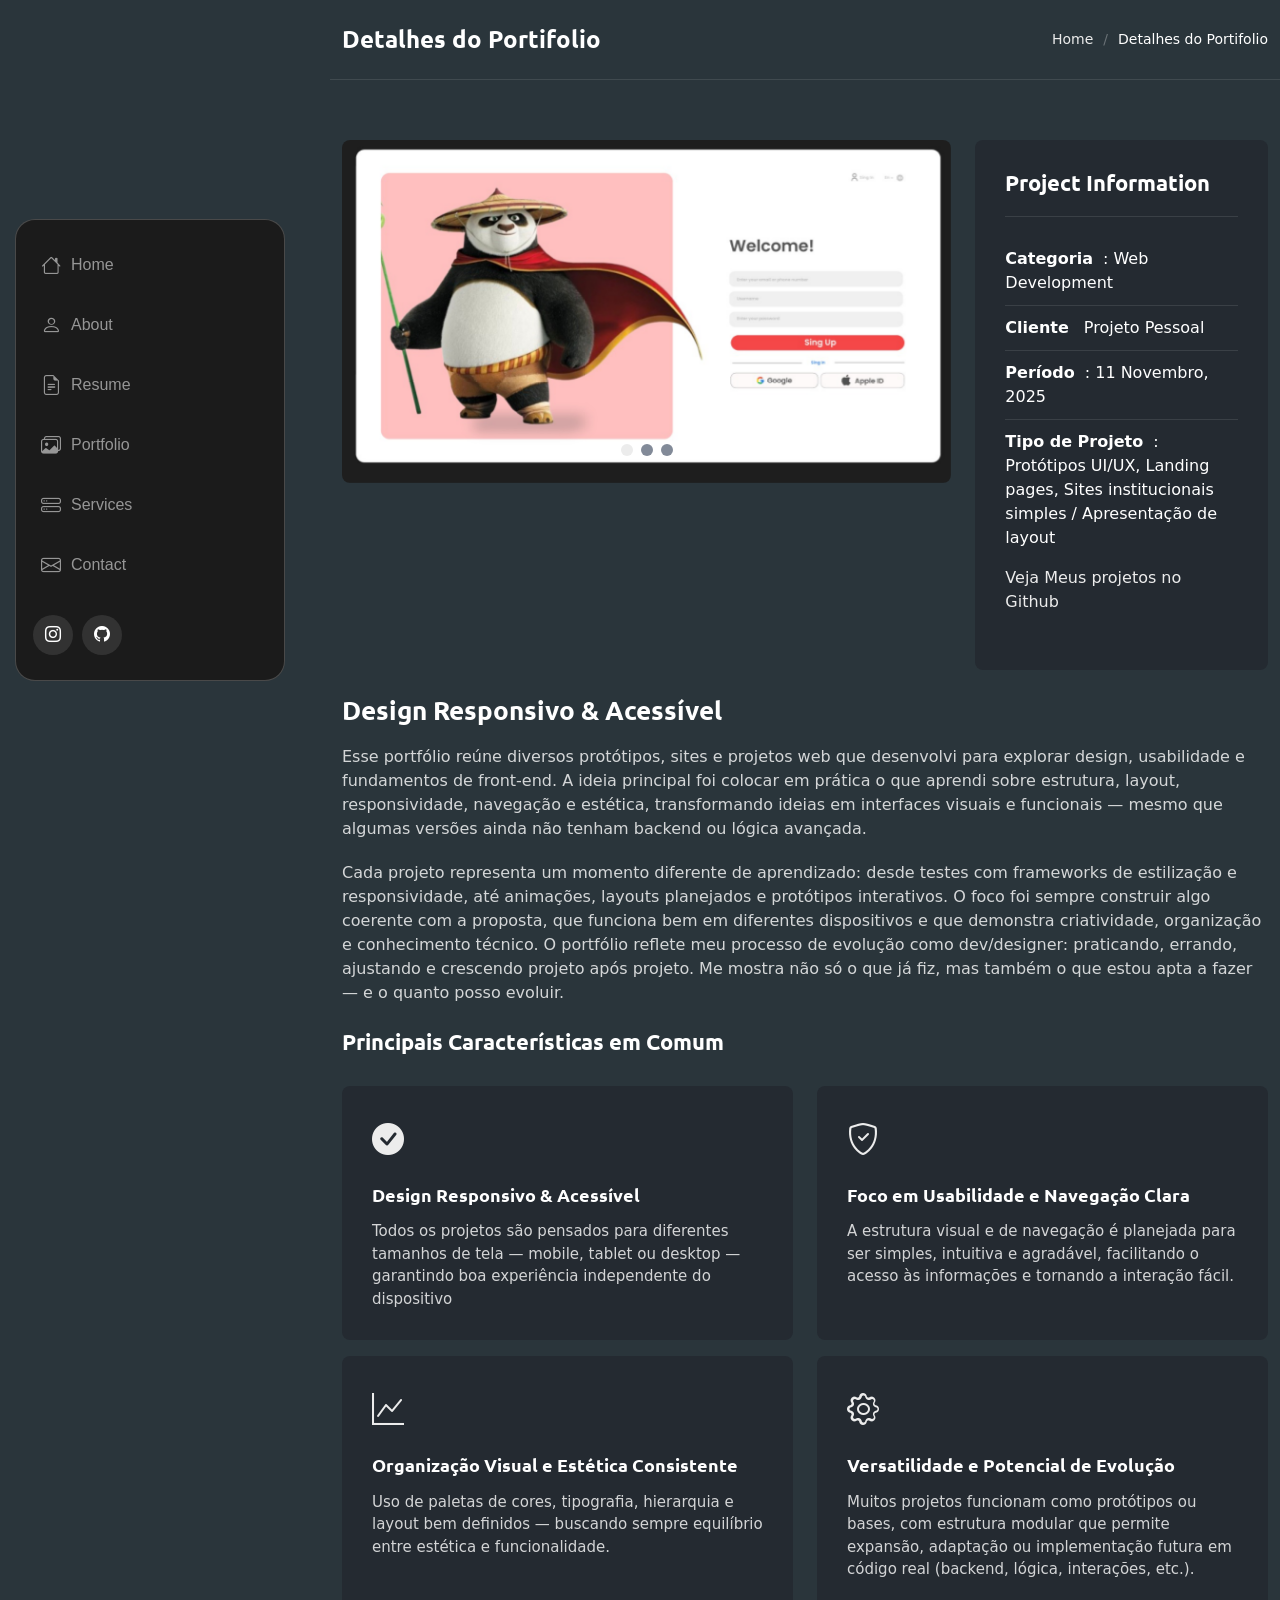
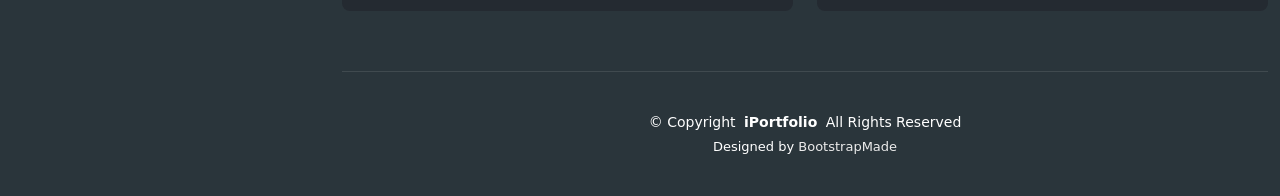
==== commit f41ad3e9: "site pronto" ====
--- a/portfolio-details.html
+++ b/portfolio-details.html
@@ -113,11 +113,11 @@
                 </div>
 
                 <div class="swiper-slide">
+                  <img src="assets/img/portfolio/layout.jpg" alt="Portfolio Image" class="img-fluid" loading="lazy">
+                </div>
+
+                <div class="swiper-slide">
                   <img src="assets/img/portfolio/spa.jpg" alt="Portfolio Image" class="img-fluid" loading="lazy">
-                </div>
-
-                <div class="swiper-slide">
-                  <img src="assets/img/portfolio/layout.jpg" alt="Portfolio Image" class="img-fluid" loading="lazy">
                 </div>
 
               </div>
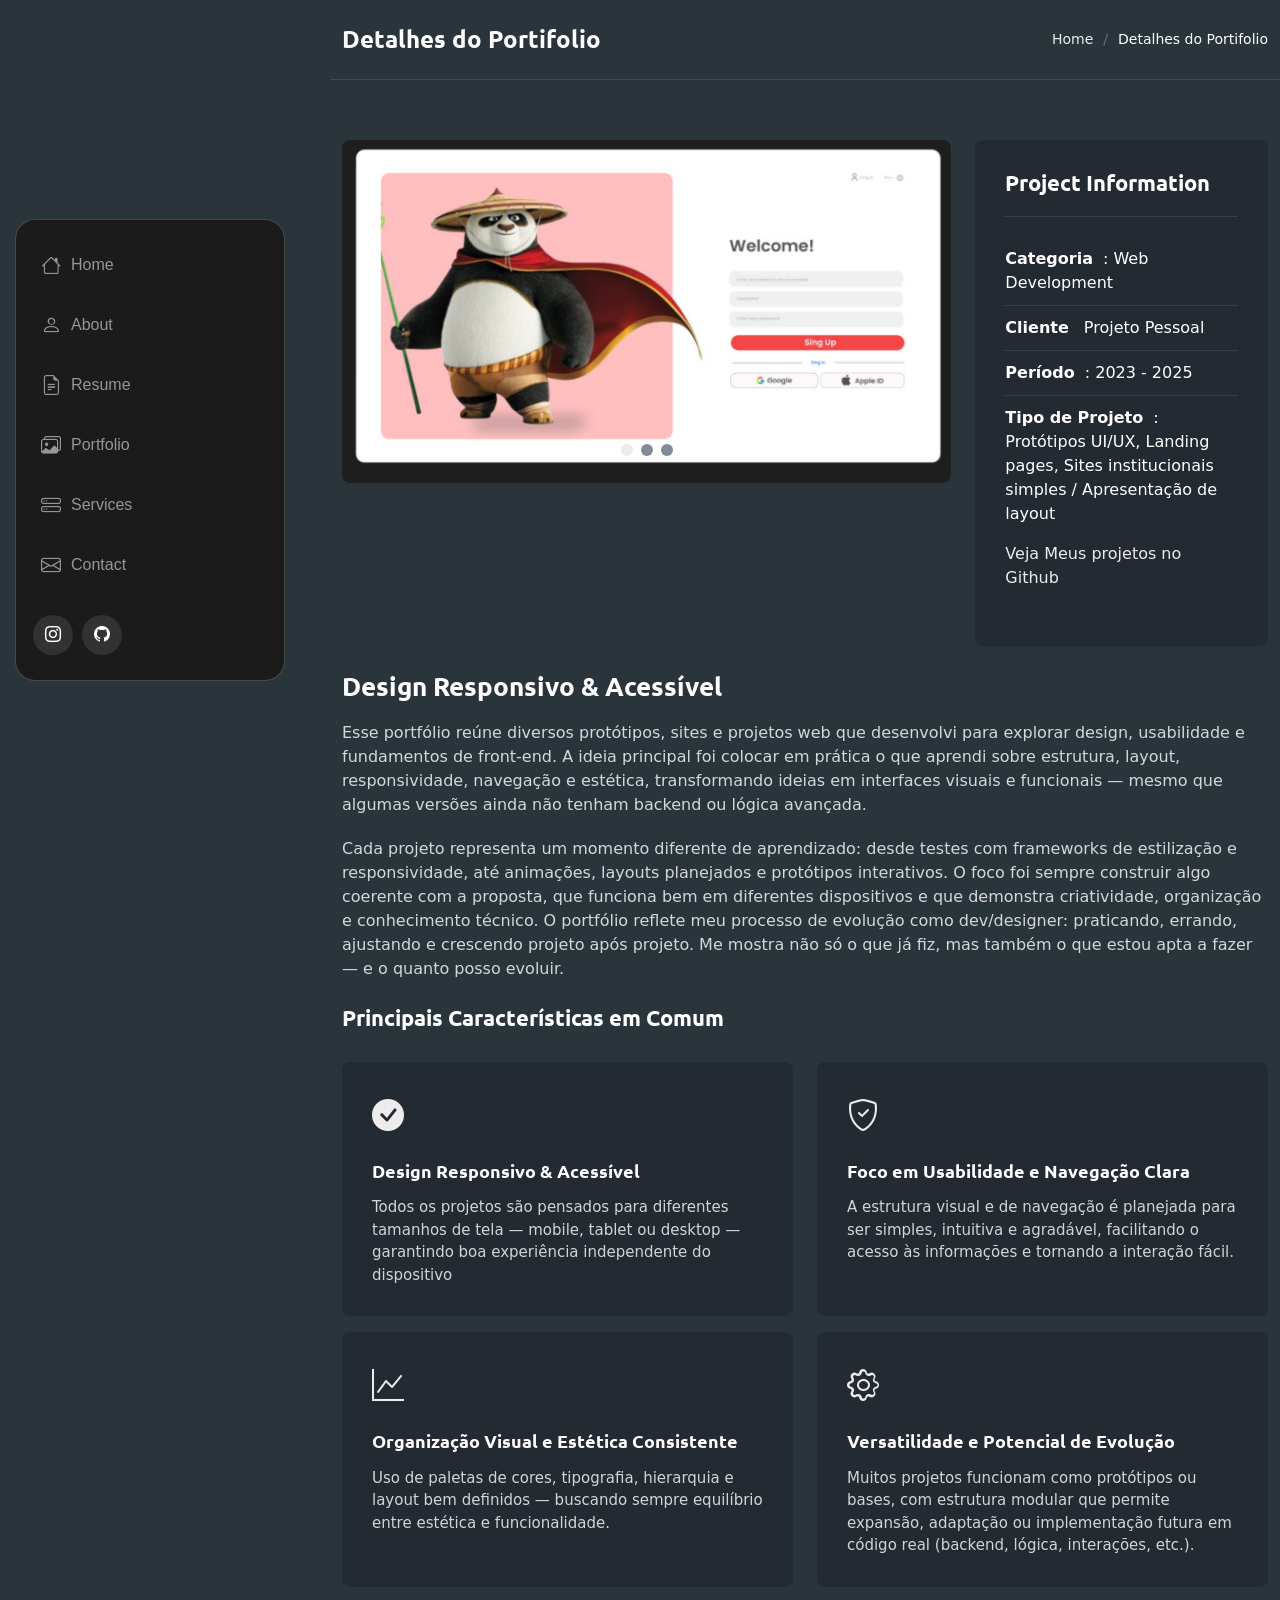
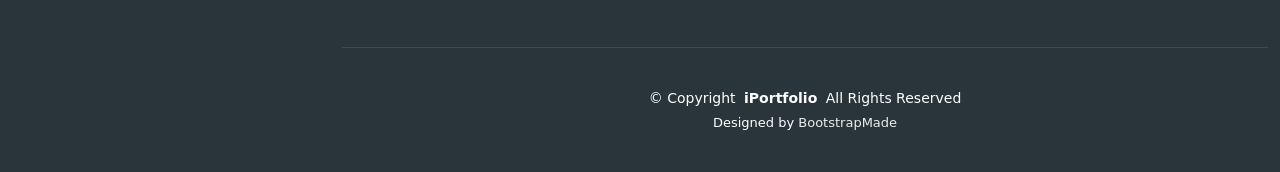
==== commit 45793a8b: "." ====
--- a/portfolio-details.html
+++ b/portfolio-details.html
@@ -131,7 +131,7 @@
               <ul>
                 <li><strong>Categoria</strong>: Web Development</li>
                 <li><strong>Cliente</strong> Projeto Pessoal</li>
-                <li><strong>Período</strong>: 11 Novembro, 2025</li>
+                <li><strong>Período</strong>: 2023 - 2025</li>
                 <li><strong>Tipo de Projeto</strong>: <p>Protótipos UI/UX, Landing pages, Sites institucionais simples / Apresentação de layout</p> <a href="https://github.com/L4ur4r3eiz"
                     target="_blank">Veja Meus projetos no Github</a>
                 </li>
